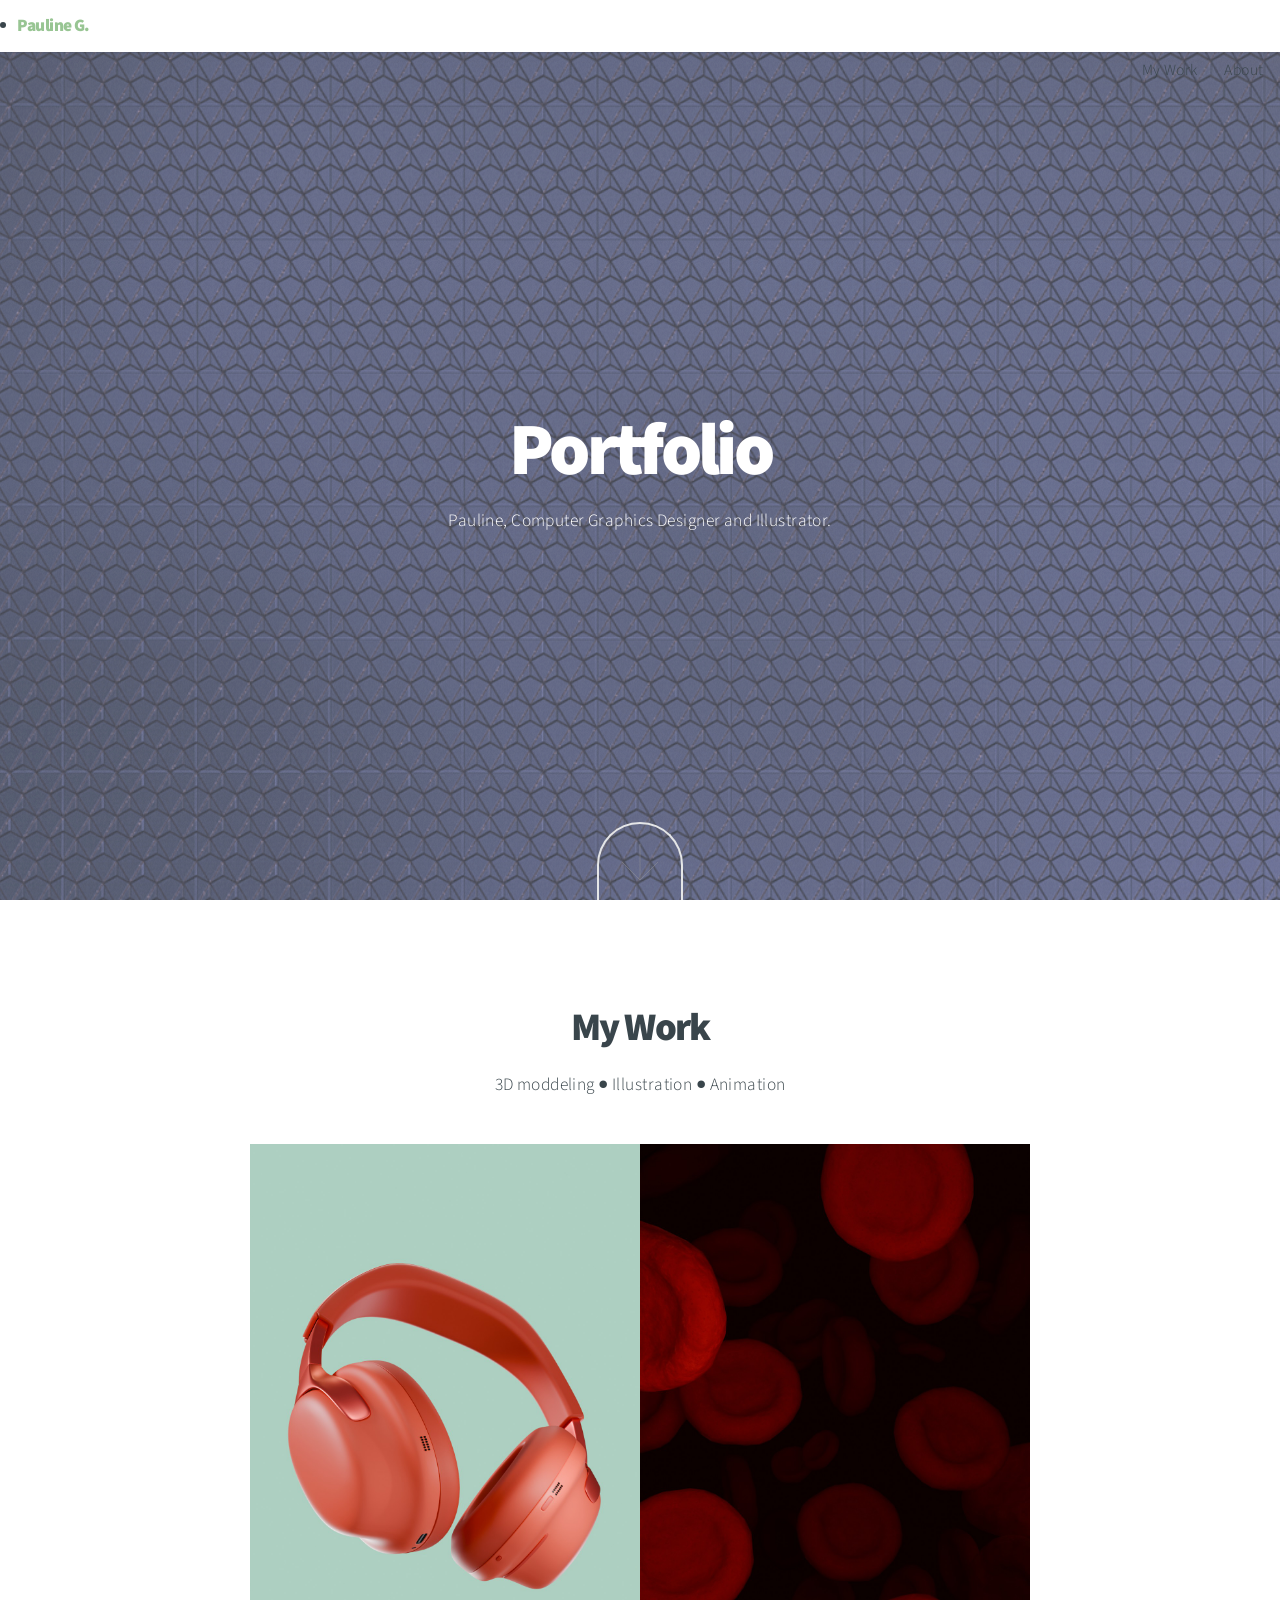
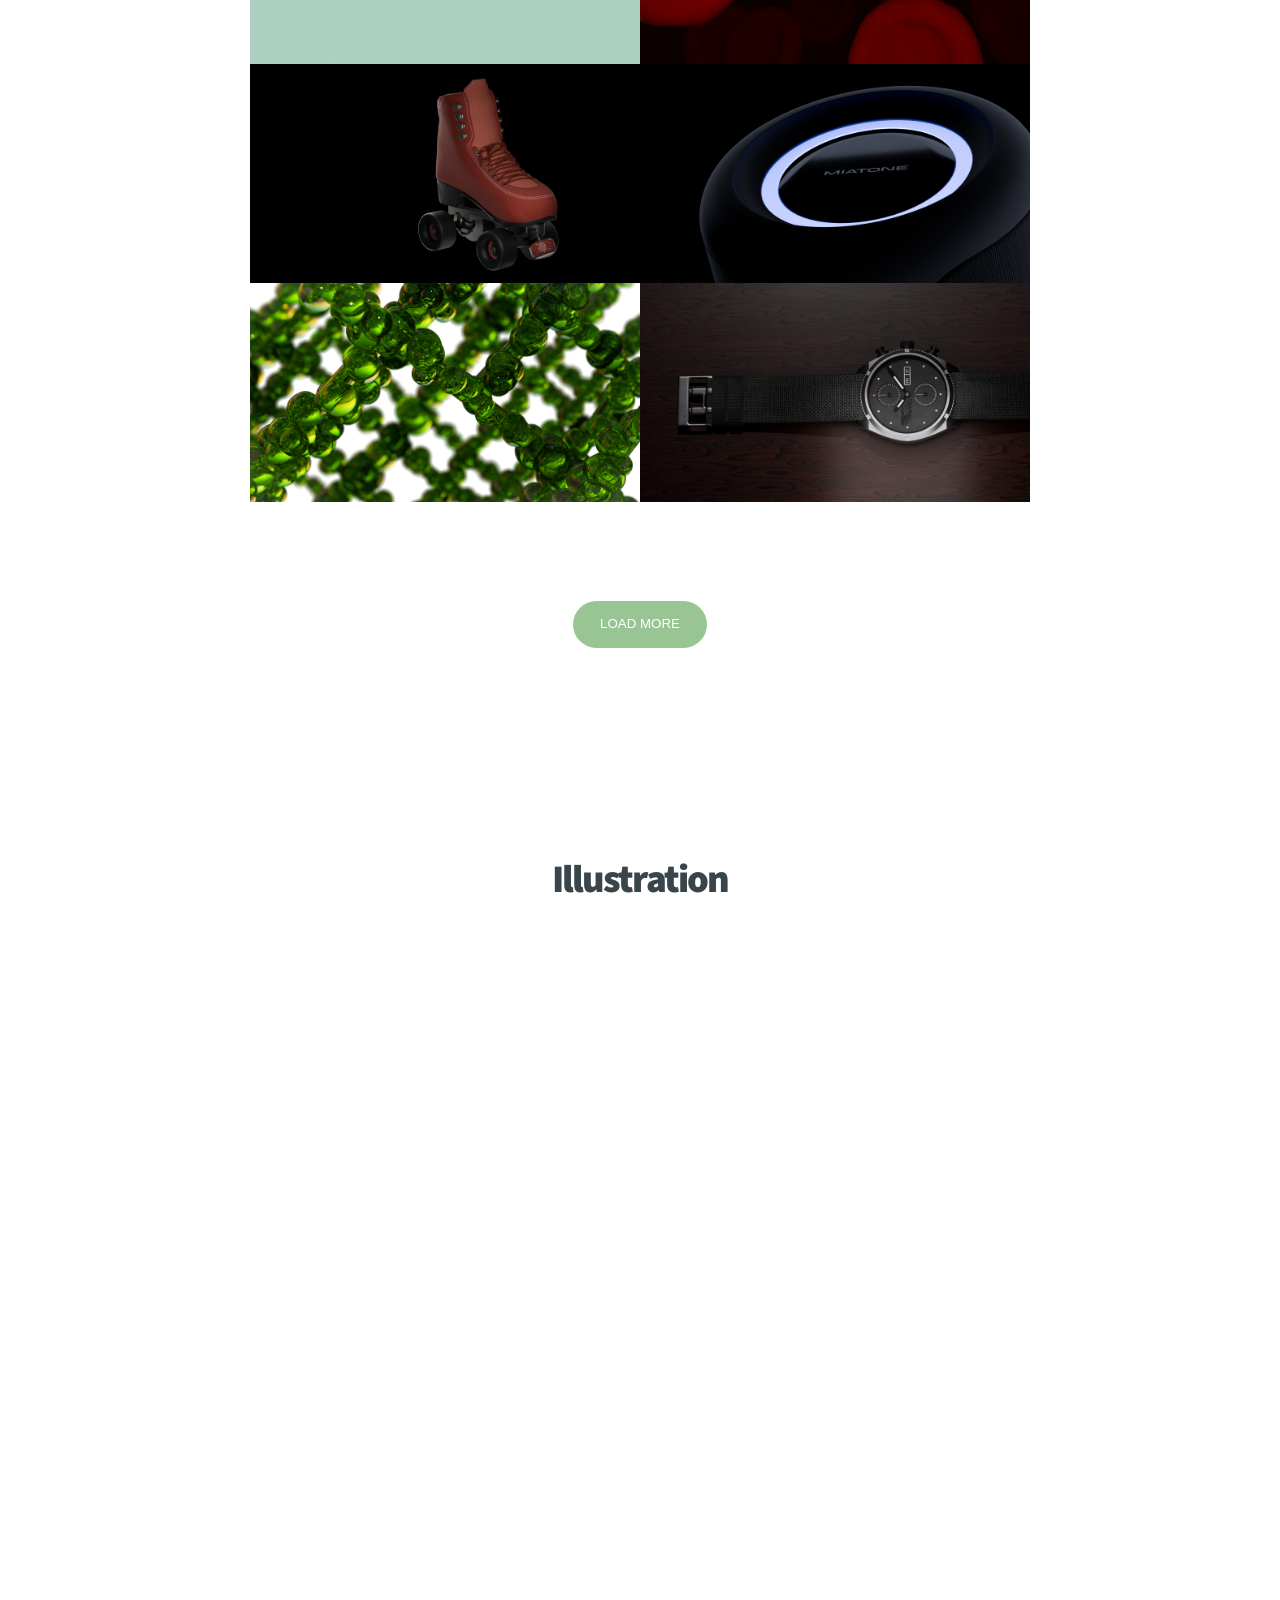
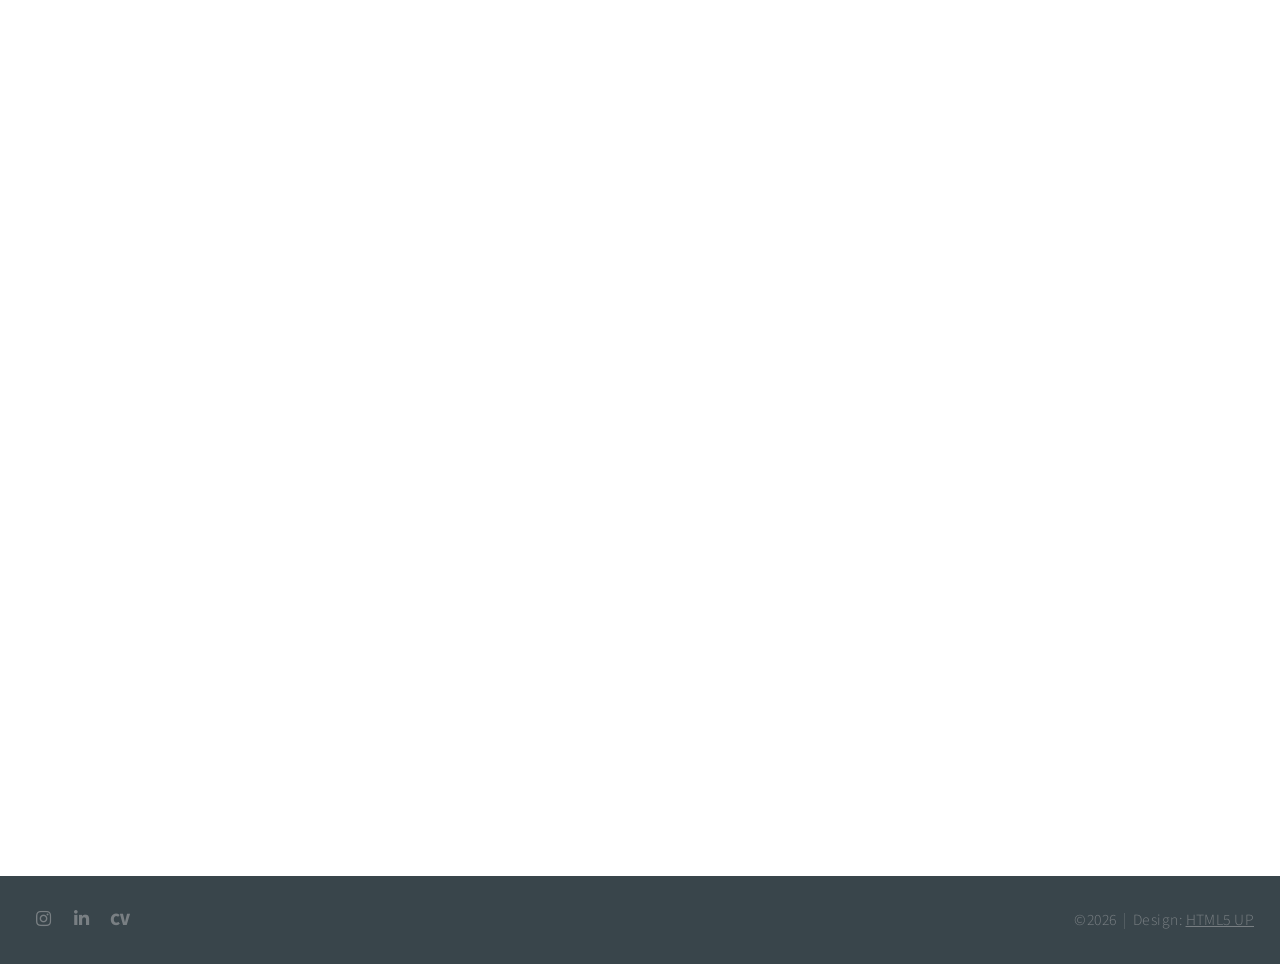
==== index.html @ 9f4ff4e5 "Update index.html" ====
<!DOCTYPE HTML>
<!--
	Big Picture by HTML5 UP
	html5up.net | @ajlkn
	Free for personal and commercial use under the CCA 3.0 license (html5up.net/license)
-->
<html>
	<head>
		<title>Portfolio</title>
		<meta charset="utf-8" />
		<meta name="viewport" content="width=device-width, initial-scale=1, user-scalable=no" />
		<link rel="stylesheet" href="assets/css/main.css" />
		<noscript><link rel="stylesheet" href="assets/css/noscript.css" /></noscript>
	</head>
	<body class="is-preload">

		<!-- Header -->
			<header id="header">
				<li><a href="https://paulinecgdesign.github.io/pgportfolio/"><h1>Pauline G.</h1></li>
				<nav>
					<ul>
							<!--<li><a href="#intro">Intro</a></li>
					<li><a href="#one">What I Do</a></li>-->
				
						<li><a href="#work">My Work</a></li>
						<li><a href="#two">About</a></li>
						<!--<li><a href="#contact">Contact</a></li>-->
					</ul>
				</nav>
			</header>

		<!-- Intro -->
			<section id="intro" class="main style1 dark fullscreen">
				<div class="content">
					<header>
						<h2>Portfolio</h2>
					</header>
					<p> Pauline, Computer Graphics Designer and Illustrator. </p>
					<!--<footer>
						<a href="#My Work" class="button style2 down">More</a>
					</footer>-->
				</div>
			</section>
		<!-- The video -->
<video autoplay muted loop id="myVideo">
  <source src="thumbnails/Showreel_PaulineG.mp4" type="video/mp4">
</video>

			<!-- Work -->
			<section id="work" class="main style3 primary">
				<div class="content">
					<header>
						<h2>My Work</h2>
						<p>3D moddeling ● Illustration ● Animation</p>
					</header>
					
				<!-- Gallery  -->
						<div class="gallery">
							<article class="from-left">
								<a href="thumbnails/3D_thumbnails/HEADPHONES2_PG.jpg" class="image fit"><img src="thumbnails/3D_thumbnails/HEADPHONES2_PG.jpg" title="Rollerskates" alt="" /></a>
							</article>
							<article class="from-right">
								<a href="thumbnails/3D_thumbnails/blood.jpg" class="image fit"><img src="thumbnails/3D_thumbnails/blood.jpg" title="Cool_Rollerskates.png" alt="" /></a>
							</article>
							<article class="from-left">
								<a href="thumbnails/3D_thumbnails/rollerskates_mov_2.png" class="image fit"><img src="thumbnails/3D_thumbnails/rollerskates_mov_2.png" title="Totebag" alt="" /></a>
							</article>
							<article class="from-right">
								<a href="thumbnails/3D_thumbnails/speaker_preview.png" class="image fit"><img src="thumbnails/3D_thumbnails/speaker_preview.png" title="Speaker" alt="" /></a>
							</article>
							<article class="from-left">
								<a href="images/Teknisk_Avancerad_Transparent.png" class="image fit"><img src="images/Teknisk_Avancerad_Transparent.png" title="Technically advanced" alt="" /></a>
							</article>
							<article class="from-right">
								<a href="images/imgA1.png" class="image fit" target="_blank"><img src="images/imgA1.png" title="Auto Chrono" alt="Auto Chrono"></a>
					
							</article>
						</div>
			<a href="cg.html">
    <button class="w3-button w3-padding-large w3-light-grey" style="margin-top:64px">LOAD MORE</button>
    </a>

				</div>
			</section>

	<!-- Work -->
			<section id="illustration" class="main style3 primary">
				<div class="content">
					<header>
						<h2>Illustration</h2>
						
					</header>
					
				<!-- Illustration  -->
						<div class="gallery">
							<article class="from-left">
								<a href="thumbnails/2D folders/nope_screenshot_redraw.png" class="image fit"><img src="thumbnails/2D folders/nope_screenshot_redraw.png" title="Nope 2022 color study" alt="A screenshot study of nNope 2022" /></a>
							</article>
							<article class="from-right">
								<a href="thumbnails/2D folders/parafras_pg.png" class="image fit"><img src="thumbnails/2D folders/parafras_pg.png" title="Parafras of Paul Cezannes Fruit 1880" alt="" /></a>
							</article>
							<article class="from-left">
								<a href="thumbnails/2D folders/dreamescapes_pg.png" class="image fit"><img src="thumbnails/2D folders/dreamescapes_pg.png" title="Video game concept" alt="" /></a>
							</article>
							<article class="from-right">
								<a href="thumbnails/2D folders/grav 4.png" class="image fit"><img src="thumbnails/2D folders/grav 4.png" title="Badger" alt="" /></a>
							</article>
							<!--<article class="from-left">
								<a href="thumbnails/2D folders/pg_14 (1).png" class="image fit"><img src="thumbnails/2D folders/pg_14 (1).png" title="Childrens book" alt="" /></a>
							</article>
							<article class="from-right">
								<a href="thumbnails/2D folders/Bayb_chair_pg.png" class="image fit" target="_blank"><img src="thumbnails/2D folders/Bayb_chair_pg.png" title="Baby Chair" alt="Baby CHair"></a>
					
							</article>--->
						</div>
			

				</div>
			</section>
			<a href="#work" class="button style2 down anchored">Next</a>
		<!-- One
			<section id="one" class="main style2 right dark fullscreen">
				<div class="content box style2">
					<header>
						<h2>What I Do</h2>
					</header>
					<p> 3D modeling, illustration, graphic design.</p>
				</div>
				<a href="#two" class="button style2 down anchored">Next</a>
			</section> -->

		<!-- Two  -->
			<section id="two" class="main style2 left dark fullscreen">
				<div class="content box style2">
					<header>
						<h2>About</h2>
					</header>
					<p>I am a 3D modeler and artist who dabbles in programming. I like to try various mediums and experiment with different programs. I'm most experienced with Blender and Procreate. </p>
				</div>
			</section>

		
		<!-- Contact 
			<section id="contact" class="main style3 secondary">
				<div class="content">
					<header>
						<h2>Get in touch</h2>
						<p> send me a message </p>
						
					</header>
					<div class="box">
						<form method="post" action="#">
							<div class="fields">
								<div class="field half"><input type="text" name="name" placeholder="Name" /></div>
								<div class="field half"><input type="email" name="email" placeholder="Email" /></div>
								<div class="field"><textarea name="message" placeholder="Message" rows="6"></textarea></div>
							</div>
							<ul class="actions special">
								<li><input type="submit" value="Send Message" /></li>
							</ul>
						</form>
					</div>
				</div>
			</section> -->

		<!-- Footer -->
			<footer id="footer">

				<!-- Icons -->
					<ul class="icons">
						<!--<li><a href="#" class="icon brands fa-twitter"><span class="label">Twitter</span></a></li>
						<li><a href="#" class="icon brands fa-facebook-f"><span class="label">Facebook</span></a></li>-->
						<li><a href="https://www.instagram.com/paulinecgdesign/" class="icon brands fa-instagram"><span class="label">Instagram</span></a></li>
						<li><a href="https://www.linkedin.com/in/pauline-g-77aa9639a/" class="icon brands fa-linkedin-in"><span class="label">LinkedIn</span></a></li>
						<!--<li><a href="#" class="icon brands fa-dribbble"><span class="label">Dribbble</span></a></li>
						<li><a href="#" class="icon brands fa-pinterest"><span class="label">Pinterest</span></a></li>-->
						<li><h1> <a href="CV_PG.pdf">CV</a></h1></li>
					</ul>

				<!-- Menu -->
					<ul class="menu">
						<li>&copy;2026</li><li>Design: <a href="https://html5up.net">HTML5 UP</a></li>
					</ul>

			</footer>

		<!-- Scripts -->
			<script src="assets/js/jquery.min.js"></script>
			<script src="assets/js/jquery.poptrox.min.js"></script>
			<script src="assets/js/jquery.scrolly.min.js"></script>
			<script src="assets/js/jquery.scrollex.min.js"></script>
			<script src="assets/js/browser.min.js"></script>
			<script src="assets/js/breakpoints.min.js"></script>
			<script src="assets/js/util.js"></script>
			<script src="assets/js/main.js"></script>

	</body>

</html>
---- assets/css/main.css ----
@import url("https://fonts.googleapis.com/css?family=Source+Sans+Pro:300,900");
@import url("fontawesome-all.min.css");

/*
	Big Picture by HTML5 UP
	html5up.net | @ajlkn
	Free for personal and commercial use under the CCA 3.0 license (html5up.net/license)
*/

html, body, div, span, applet, object,
iframe, h1, h2, h3, h4, h5, h6, p, blockquote,
pre, a, abbr, acronym, address, big, cite,
code, del, dfn, em, img, ins, kbd, q, s, samp,
small, strike, strong, sub, sup, tt, var, b,
u, i, center, dl, dt, dd, ol, ul, li, fieldset,
form, label, legend, table, caption, tbody,
tfoot, thead, tr, th, td, article, aside,
canvas, details, embed, figure, figcaption,
footer, header, hgroup, menu, nav, output, ruby,
section, summary, time, mark, audio, video {
	margin: 0;
	padding: 0;
	border: 0;
	font-size: 100%;
	font: inherit;
	vertical-align: baseline;}

article, aside, details, figcaption, figure,
footer, header, hgroup, menu, nav, section {
	display: block;}

body {
	line-height: 1;
}

ol, ul {
	list-style: none;
}

blockquote, q {
	quotes: none;
}

	blockquote:before, blockquote:after, q:before, q:after {
		content: '';
		content: none;
	}

table {
	border-collapse: collapse;
	border-spacing: 0;
}

body {
	-webkit-text-size-adjust: none;
}

mark {
	background-color: transparent;
	color: inherit;
}

input::-moz-focus-inner {
	border: 0;
	padding: 0;
}

input, select, textarea {
	-moz-appearance: none;
	-webkit-appearance: none;
	-ms-appearance: none;
	appearance: none;
}

/* Basic */

	@-ms-viewport {
		width: device-width;
	}

	html {
		height: 100%;
	}

	html {
		box-sizing: border-box;
	}

	*, *:before, *:after {
		box-sizing: inherit;
	}

	body {
		background: #ffffff;
		height: 100%;
		min-width: 320px;
	}

		body.is-preload *, body.is-preload *:before, body.is-preload *:after {
			-moz-animation: none !important;
			-webkit-animation: none !important;
			-ms-animation: none !important;
			animation: none !important;
			-moz-transition: none !important;
			-webkit-transition: none !important;
			-ms-transition: none !important;
			transition: none !important;
		}

/* Spinner */

	@-moz-keyframes spinner-rotate {
		0% {
			-moz-transform: scale(1) rotate(0deg);
			-webkit-transform: scale(1) rotate(0deg);
			-ms-transform: scale(1) rotate(0deg);
			transform: scale(1) rotate(0deg);
		}

		100% {
			-moz-transform: scale(1) rotate(360deg);
			-webkit-transform: scale(1) rotate(360deg);
			-ms-transform: scale(1) rotate(360deg);
			transform: scale(1) rotate(360deg);
		}
	}

	@-webkit-keyframes spinner-rotate {
		0% {
			-moz-transform: scale(1) rotate(0deg);
			-webkit-transform: scale(1) rotate(0deg);
			-ms-transform: scale(1) rotate(0deg);
			transform: scale(1) rotate(0deg);
		}

		100% {
			-moz-transform: scale(1) rotate(360deg);
			-webkit-transform: scale(1) rotate(360deg);
			-ms-transform: scale(1) rotate(360deg);
			transform: scale(1) rotate(360deg);
		}
	}

	@-ms-keyframes spinner-rotate {
		0% {
			-moz-transform: scale(1) rotate(0deg);
			-webkit-transform: scale(1) rotate(0deg);
			-ms-transform: scale(1) rotate(0deg);
			transform: scale(1) rotate(0deg);
		}

		100% {
			-moz-transform: scale(1) rotate(360deg);
			-webkit-transform: scale(1) rotate(360deg);
			-ms-transform: scale(1) rotate(360deg);
			transform: scale(1) rotate(360deg);
		}
	}

	@keyframes spinner-rotate {
		0% {
			-moz-transform: scale(1) rotate(0deg);
			-webkit-transform: scale(1) rotate(0deg);
			-ms-transform: scale(1) rotate(0deg);
			transform: scale(1) rotate(0deg);
		}

		100% {
			-moz-transform: scale(1) rotate(360deg);
			-webkit-transform: scale(1) rotate(360deg);
			-ms-transform: scale(1) rotate(360deg);
			transform: scale(1) rotate(360deg);
		}
	}

/* Loader */

	@-moz-keyframes spinner-show {
		0% {
			opacity: 0;
		}

		100% {
			opacity: 1;
		}
	}

	@-webkit-keyframes spinner-show {
		0% {
			opacity: 0;
		}

		100% {
			opacity: 1;
		}
	}

	@-ms-keyframes spinner-show {
		0% {
			opacity: 0;
		}

		100% {
			opacity: 1;
		}
	}

	@keyframes spinner-show {
		0% {
			opacity: 0;
		}

		100% {
			opacity: 1;
		}
	}

	@-moz-keyframes spinner-hide {
		0% {
			-moz-transform: scale(1) rotate(0deg);
			-webkit-transform: scale(1) rotate(0deg);
			-ms-transform: scale(1) rotate(0deg);
			transform: scale(1) rotate(0deg);
			color: #e5e6e7;
			z-index: 100001;
		}

		99% {
			-moz-transform: scale(0.5) rotate(360deg);
			-webkit-transform: scale(0.5) rotate(360deg);
			-ms-transform: scale(0.5) rotate(360deg);
			transform: scale(0.5) rotate(360deg);
			color: #e5e6e7;
			z-index: 100001;
		}

		100% {
			-moz-transform: scale(0.5) rotate(360deg);
			-webkit-transform: scale(0.5) rotate(360deg);
			-ms-transform: scale(0.5) rotate(360deg);
			transform: scale(0.5) rotate(360deg);
			color: #e5e6e7;
			z-index: -1;
		}
	}

	@-webkit-keyframes spinner-hide {
		0% {
			-moz-transform: scale(1) rotate(0deg);
			-webkit-transform: scale(1) rotate(0deg);
			-ms-transform: scale(1) rotate(0deg);
			transform: scale(1) rotate(0deg);
			color: #e5e6e7;
			z-index: 100001;
		}

		99% {
			-moz-transform: scale(0.5) rotate(360deg);
			-webkit-transform: scale(0.5) rotate(360deg);
			-ms-transform: scale(0.5) rotate(360deg);
			transform: scale(0.5) rotate(360deg);
			color: #e5e6e7;
			z-index: 100001;
		}

		100% {
			-moz-transform: scale(0.5) rotate(360deg);
			-webkit-transform: scale(0.5) rotate(360deg);
			-ms-transform: scale(0.5) rotate(360deg);
			transform: scale(0.5) rotate(360deg);
			color: #e5e6e7;
			z-index: -1;
		}
	}

	@-ms-keyframes spinner-hide {
		0% {
			-moz-transform: scale(1) rotate(0deg);
			-webkit-transform: scale(1) rotate(0deg);
			-ms-transform: scale(1) rotate(0deg);
			transform: scale(1) rotate(0deg);
			color: #e5e6e7;
			z-index: 100001;
		}

		99% {
			-moz-transform: scale(0.5) rotate(360deg);
			-webkit-transform: scale(0.5) rotate(360deg);
			-ms-transform: scale(0.5) rotate(360deg);
			transform: scale(0.5) rotate(360deg);
			color: #e5e6e7;
			z-index: 100001;
		}

		100% {
			-moz-transform: scale(0.5) rotate(360deg);
			-webkit-transform: scale(0.5) rotate(360deg);
			-ms-transform: scale(0.5) rotate(360deg);
			transform: scale(0.5) rotate(360deg);
			color: #e5e6e7;
			z-index: -1;
		}
	}

	@keyframes spinner-hide {
		0% {
			-moz-transform: scale(1) rotate(0deg);
			-webkit-transform: scale(1) rotate(0deg);
			-ms-transform: scale(1) rotate(0deg);
			transform: scale(1) rotate(0deg);
			color: #e5e6e7;
			z-index: 100001;
		}

		99% {
			-moz-transform: scale(0.5) rotate(360deg);
			-webkit-transform: scale(0.5) rotate(360deg);
			-ms-transform: scale(0.5) rotate(360deg);
			transform: scale(0.5) rotate(360deg);
			color: #e5e6e7;
			z-index: 100001;
		}

		100% {
			-moz-transform: scale(0.5) rotate(360deg);
			-webkit-transform: scale(0.5) rotate(360deg);
			-ms-transform: scale(0.5) rotate(360deg);
			transform: scale(0.5) rotate(360deg);
			color: #e5e6e7;
			z-index: -1;
		}
	}

	@-moz-keyframes overlay-hide {
		0% {
			opacity: 1;
			z-index: 100000;
		}

		15% {
			opacity: 1;
			z-index: 100000;
		}

		99% {
			opacity: 0;
			z-index: 100000;
		}

		100% {
			opacity: 0;
			z-index: -1;
		}
	}

	@-webkit-keyframes overlay-hide {
		0% {
			opacity: 1;
			z-index: 100000;
		}

		15% {
			opacity: 1;
			z-index: 100000;
		}

		99% {
			opacity: 0;
			z-index: 100000;
		}

		100% {
			opacity: 0;
			z-index: -1;
		}
	}

	@-ms-keyframes overlay-hide {
		0% {
			opacity: 1;
			z-index: 100000;
		}

		15% {
			opacity: 1;
			z-index: 100000;
		}

		99% {
			opacity: 0;
			z-index: 100000;
		}

		100% {
			opacity: 0;
			z-index: -1;
		}
	}

	@keyframes overlay-hide {
		0% {
			opacity: 1;
			z-index: 100000;
		}

		15% {
			opacity: 1;
			z-index: 100000;
		}

		99% {
			opacity: 0;
			z-index: 100000;
		}

		100% {
			opacity: 0;
			z-index: -1;
		}
	}

	body {
		text-decoration: none;
	}

		body:before {
			-moz-animation: spinner-show 1.5s 1 0.25s ease forwards, spinner-hide 0.25s ease-in-out forwards !important;
			-webkit-animation: spinner-show 1.5s 1 0.25s ease forwards, spinner-hide 0.25s ease-in-out forwards !important;
			-ms-animation: spinner-show 1.5s 1 0.25s ease forwards, spinner-hide 0.25s ease-in-out forwards !important;
			animation: spinner-show 1.5s 1 0.25s ease forwards, spinner-hide 0.25s ease-in-out forwards !important;
			-moz-transform-origin: 50% 50%;
			-webkit-transform-origin: 50% 50%;
			-ms-transform-origin: 50% 50%;
			transform-origin: 50% 50%;
			-moz-osx-font-smoothing: grayscale;
			-webkit-font-smoothing: antialiased;
			font-family: FontAwesome;
			font-style: normal;
			font-weight: normal;
			text-transform: none !important;
			color: #e5e6e7;
			content: '\f1ce';
			cursor: default;
			display: block;
			font-size: 2em;
			height: 2em;
			left: 50%;
			line-height: 2em;
			margin: -1em 0 0 -1em;
			opacity: 0;
			position: fixed;
			text-align: center;
			top: 50%;
			width: 2em;
			z-index: -1;
		}

		body:after {
			-moz-animation: overlay-hide 1.5s ease-in forwards !important;
			-webkit-animation: overlay-hide 1.5s ease-in forwards !important;
			-ms-animation: overlay-hide 1.5s ease-in forwards !important;
			animation: overlay-hide 1.5s ease-in forwards !important;
			background: #ffffff;
			content: '';
			display: block;
			height: 100%;
			left: 0;
			opacity: 0;
			position: fixed;
			top: 0;
			width: 100%;
			z-index: -1;
		}

		body.is-preload:before {
			-moz-animation: spinner-show 1.5s 1 0.25s ease forwards, spinner-rotate 0.75s infinite linear !important;
			-webkit-animation: spinner-show 1.5s 1 0.25s ease forwards, spinner-rotate 0.75s infinite linear !important;
			-ms-animation: spinner-show 1.5s 1 0.25s ease forwards, spinner-rotate 0.75s infinite linear !important;
			animation: spinner-show 1.5s 1 0.25s ease forwards, spinner-rotate 0.75s infinite linear !important;
			z-index: 100001;
		}

		body.is-preload:after {
			-moz-animation: none !important;
			-webkit-animation: none !important;
			-ms-animation: none !important;
			animation: none !important;
			opacity: 1;
			z-index: 100000;
		}

	@media (-webkit-min-device-pixel-ratio: 2) {

		body:before {
			line-height: 2.025em;
		}

	}

/* Type */

	body, input, textarea, select {
		font-family: "Source Sans Pro", "sans-serif";
		font-weight: 300;
		font-size: 18pt;
		line-height: 1.75em;
		color: #39454b;
		letter-spacing: 0.025em;
	}

		@media screen and (max-width: 1920px) {

			body, input, textarea, select {
				font-size: 17pt;
			}

		}

		@media screen and (max-width: 1680px) {

			body, input, textarea, select {
				font-size: 15pt;
			}

		}

		@media screen and (max-width: 1280px) {

			body, input, textarea, select {
				font-size: 13pt;
			}

		}

		@media screen and (max-width: 1000px) {

			body, input, textarea, select {
				font-size: 13pt;
			}

		}

		@media screen and (max-width: 736px) {

			body, input, textarea, select {
				font-size: 12pt;
				line-height: 1.5em;
			}

		}

	h1, h2, h3, h4, h5, h6 {
		font-weight: 900;
		color: inherit;
		letter-spacing: -0.0325em;
	}

		h1 a, h2 a, h3 a, h4 a, h5 a, h6 a {
			color: inherit;
			text-decoration: none;
		}

	h2 {
		font-size: 2.25em;
		line-height: 1.25em;
		letter-spacing: -0.05em;
	}

	@media screen and (max-width: 736px) {

		h2 {
			font-size: 1.5em;
		}

	}

	strong, b {
		font-weight: 900;
		color: inherit;
	}

	em, i {
		font-style: italic;
	}

	a {
		-moz-transition: color 0.2s ease-in-out;
		-webkit-transition: color 0.2s ease-in-out;
		-ms-transition: color 0.2s ease-in-out;
		transition: color 0.2s ease-in-out;
		color: #98c593;
	}

	sub {
		position: relative;
		top: 0.5em;
		font-size: 0.8em;
	}

	sup {
		position: relative;
		top: -0.5em;
		font-size: 0.8em;
	}

	hr {
		border: 0;
		border-top: solid 1px #e5e6e7;
	}

	blockquote {
		border-left: solid 0.5em #e5e6e7;
		padding: 1em 0 1em 2em;
		font-style: italic;
	}

	p, ul, ol, dl, table {
		margin-bottom: 1em;
	}

/* Box */

	.box {
		background: #ffffff;
		color: #39454b;
		padding: 2em;
	}

		.box > :last-child {
			margin-bottom: 0;
		}

		.box.style2 {
			padding: 3.5em 2.5em 3.5em 2.5em;
		}

		@media screen and (max-width: 736px) {

			.box {
				padding: 1em;
			}

				.box.style2 {
					padding: 1.5em 1.25em 1.5em 1.25em;
					background-color: rgba(255, 255, 255, 0.9);
				}

		}

/* Button */

	input[type="button"],
	input[type="submit"],
	input[type="reset"],
	.button,
	button {
		-moz-appearance: none;
		-webkit-appearance: none;
		-ms-appearance: none;
		appearance: none;
		-moz-transition: background-color 0.2s ease-in-out;
		-webkit-transition: background-color 0.2s ease-in-out;
		-ms-transition: background-color 0.2s ease-in-out;
		transition: background-color 0.2s ease-in-out;
		background-color: #98c593;
		border: 0;
		border-radius: 3.5em;
		color: #ffffff;
		cursor: pointer;
		display: inline-block;
		height: 3.5em;
		line-height: 3.5em;
		outline: 0;
		padding: 0 2em 0 2em;
		position: relative;
		text-align: center;
		text-decoration: none;
	}

		input[type="button"].down,
		input[type="submit"].down,
		input[type="reset"].down,
		.button.down,
		button.down {
			width: 5em;
			height: 5em;
			line-height: 4.5em;
			padding: 0;
			background-image: url("images/dark-arrow.svg");
			background-position: center center;
			background-repeat: no-repeat;
			text-indent: -10em;
			overflow: hidden;
		}

			input[type="button"].down.anchored,
			input[type="submit"].down.anchored,
			input[type="reset"].down.anchored,
			.button.down.anchored,
			button.down.anchored {
				bottom: 0;
				border-bottom: 0;
				border-radius: 3em 3em 0 0;
				height: 4.5em;
				margin-left: -2.5em;
			}

		input[type="button"].anchored,
		input[type="submit"].anchored,
		input[type="reset"].anchored,
		.button.anchored,
		button.anchored {
			position: absolute;
			left: 50%;
		}

		input[type="button"]:hover,
		input[type="submit"]:hover,
		input[type="reset"]:hover,
		.button:hover,
		button:hover {
			background-color: #a8cea4;
		}

		input[type="button"]:active,
		input[type="submit"]:active,
		input[type="reset"]:active,
		.button:active,
		button:active {
			background-color: #88bc82;
		}

		input[type="button"].style2,
		input[type="submit"].style2,
		input[type="reset"].style2,
		.button.style2,
		button.style2 {
			background-color: transparent;
			border: solid 2px #e5e6e7;
			color: inherit;
		}

			input[type="button"].style2:hover,
			input[type="submit"].style2:hover,
			input[type="reset"].style2:hover,
			.button.style2:hover,
			button.style2:hover {
				background-color: rgba(229, 230, 231, 0.25);
			}

			input[type="button"].style2:active,
			input[type="submit"].style2:active,
			input[type="reset"].style2:active,
			.button.style2:active,
			button.style2:active {
				background-color: rgba(229, 230, 231, 0.375);
			}

			input[type="button"].style2.down,
			input[type="submit"].style2.down,
			input[type="reset"].style2.down,
			.button.style2.down,
			button.style2.down {
				background-image: url("images/arrow.svg");
			}

/* Form */

	form {
		margin: 0 0 2em 0;
	}

		form > :last-child {
			margin-bottom: 0;
		}

		form > .fields {
			display: -moz-flex;
			display: -webkit-flex;
			display: -ms-flex;
			display: flex;
			-moz-flex-wrap: wrap;
			-webkit-flex-wrap: wrap;
			-ms-flex-wrap: wrap;
			flex-wrap: wrap;
			width: calc(100% + 3em);
			margin: -1.5em 0 2em -1.5em;
		}

			form > .fields > .field {
				-moz-flex-grow: 0;
				-webkit-flex-grow: 0;
				-ms-flex-grow: 0;
				flex-grow: 0;
				-moz-flex-shrink: 0;
				-webkit-flex-shrink: 0;
				-ms-flex-shrink: 0;
				flex-shrink: 0;
				padding: 1.5em 0 0 1.5em;
				width: calc(100% - 1.5em);
			}

				form > .fields > .field.half {
					width: calc(50% - 0.75em);
				}

				form > .fields > .field.third {
					width: calc(100%/3 - 0.5em);
				}

				form > .fields > .field.quarter {
					width: calc(25% - 0.375em);
				}

		@media screen and (max-width: 480px) {

			form > .fields {
				width: calc(100% + 2em);
				margin: -1em 0 2em -1em;
			}

				form > .fields > .field {
					padding: 1em 0 0 1em;
					width: calc(100% - 1em);
				}

					form > .fields > .field.half {
						width: calc(100% - 1em);
					}

					form > .fields > .field.third {
						width: calc(100% - 1em);
					}

					form > .fields > .field.quarter {
						width: calc(100% - 1em);
					}

		}

	label {
		display: block;
	}

	input[type="text"],
	input[type="password"],
	input[type="email"],
	input[type="tel"],
	input[type="search"],
	input[type="url"],
	select,
	textarea {
		-moz-appearance: none;
		-webkit-appearance: none;
		-ms-appearance: none;
		appearance: none;
		-moz-transition: border-color 0.2s ease-in-out, color 0.2s ease-in-out;
		-webkit-transition: border-color 0.2s ease-in-out, color 0.2s ease-in-out;
		-ms-transition: border-color 0.2s ease-in-out, color 0.2s ease-in-out;
		transition: border-color 0.2s ease-in-out, color 0.2s ease-in-out;
		color: #39454b;
		display: block;
		width: 100%;
		padding: 0.65em 0.75em;
		background: none;
		border: solid 2px #e5e6e7;
		color: inherit;
		border-radius: 0.5em;
		outline: none;
	}

		input[type="text"]:focus,
		input[type="password"]:focus,
		input[type="email"]:focus,
		input[type="tel"]:focus,
		input[type="search"]:focus,
		input[type="url"]:focus,
		select:focus,
		textarea:focus {
			border-color: #9ac8e9;
		}

	input[type="text"],
	input[type="password"],
	input[type="email"],
	input[type="tel"],
	input[type="search"],
	input[type="url"],
	select {
		line-height: 1.35em;
	}

	textarea {
		min-height: 8em;
	}

	::-moz-focus-inner {
		border: 0;
	}

	::-webkit-input-placeholder {
		opacity: 0.375;
	}

	:-moz-placeholder {
		opacity: 0.375;
	}

	::-moz-placeholder {
		opacity: 0.375;
	}

	:-ms-input-placeholder {
		opacity: 0.375;
	}

/* Icon */

	.icon {
		text-decoration: none;
		position: relative;
		text-decoration: none;
	}

		.icon:before {
			-moz-osx-font-smoothing: grayscale;
			-webkit-font-smoothing: antialiased;
			display: inline-block;
			font-style: normal;
			font-variant: normal;
			text-rendering: auto;
			line-height: 1;
			text-transform: none !important;
			font-family: 'Font Awesome 5 Free';
			font-weight: 400;
		}

		.icon:before {
			line-height: inherit;
		}

		.icon > .label {
			display: none;
		}

		.icon.solid:before {
			font-weight: 900;
		}

		.icon.brands:before {
			font-family: 'Font Awesome 5 Brands';
		}

/* Image */

	.image {
		position: relative;
		display: inline-block;
	}

		.image:before {
			content: '';
			position: absolute;
			left: 0;
			top: 0;
			width: 100%;
			height: 100%;
			
		}

		.image img {
			display: block;
			width: 100%;
		}

		.image.featured {
			display: block;
			width: 100%;
			margin: 0 0 2em 0;
		}

		.image.fit {
			display: block;
			width: 100%;
		}

		.image.left {
			float: left;
			margin: 0 2em 2em 0;
		}

		.image.centered {
			display: block;
			margin: 0 0 2em 0;
		}

			.image.centered img {
				margin: 0 auto;
				width: auto;
			}
/* Testing hover */
}

.middle {
  transition: .5s ease;
  opacity: 0;
  position: absolute;
  top: 50%;
  left: 50%;
  transform: translate(-50%, -50%);
  -ms-transform: translate(-50%, -50%);
  text-align: center;
}

.container:hover .image {
  opacity: 0.3;
}

.container:hover .middle {
  opacity: 1;
}

.text {
  background-color: white;
  color: black;
  font-size: 16px;
  padding: 16px 32px;
}

/* List */

	ul.default {
		list-style: disc;
		padding-left: 1em;
	}

		ul.default li {
			padding-left: 0.5em;
		}

	ul.menu {
		cursor: default;
	}

		ul.menu li {
			display: inline-block;
			line-height: 1em;
			border-left: solid 1px #e5e6e7;
			padding: 0 0 0 0.5em;
			margin: 0 0 0 0.5em;
		}

			ul.menu li:first-child {
				border-left: 0;
				padding-left: 0;
				margin-left: 0;
			}

	ol.default {
		list-style: decimal;
		padding-left: 1.25em;
	}

		ol.default li {
			padding-left: 0.25em;
		}

/* Actions */

	ul.actions {
		display: -moz-flex;
		display: -webkit-flex;
		display: -ms-flex;
		display: flex;
		cursor: default;
		list-style: none;
		margin-left: -1em;
		padding-left: 0;
	}

		ul.actions li {
			padding: 0 0 0 1em;
			vertical-align: middle;
		}

		ul.actions.special {
			-moz-justify-content: center;
			-webkit-justify-content: center;
			-ms-justify-content: center;
			justify-content: center;
			width: 100%;
			margin-left: 0;
		}

			ul.actions.special li:first-child {
				padding-left: 0;
			}

		ul.actions.stacked {
			-moz-flex-direction: column;
			-webkit-flex-direction: column;
			-ms-flex-direction: column;
			flex-direction: column;
			margin-left: 0;
		}

			ul.actions.stacked li {
				padding: 1.3em 0 0 0;
			}

				ul.actions.stacked li:first-child {
					padding-top: 0;
				}

		ul.actions.fit {
			width: calc(100% + 1em);
		}

			ul.actions.fit li {
				-moz-flex-grow: 1;
				-webkit-flex-grow: 1;
				-ms-flex-grow: 1;
				flex-grow: 1;
				-moz-flex-shrink: 1;
				-webkit-flex-shrink: 1;
				-ms-flex-shrink: 1;
				flex-shrink: 1;
				width: 100%;
			}

				ul.actions.fit li > * {
					width: 100%;
				}

			ul.actions.fit.stacked {
				width: 100%;
			}

		@media screen and (max-width: 480px) {

			ul.actions:not(.fixed) {
				-moz-flex-direction: column;
				-webkit-flex-direction: column;
				-ms-flex-direction: column;
				flex-direction: column;
				margin-left: 0;
				width: 100% !important;
			}

				ul.actions:not(.fixed) li {
					-moz-flex-grow: 1;
					-webkit-flex-grow: 1;
					-ms-flex-grow: 1;
					flex-grow: 1;
					-moz-flex-shrink: 1;
					-webkit-flex-shrink: 1;
					-ms-flex-shrink: 1;
					flex-shrink: 1;
					padding: 1em 0 0 0;
					text-align: center;
					width: 100%;
				}

					ul.actions:not(.fixed) li > * {
						width: 100%;
					}

					ul.actions:not(.fixed) li:first-child {
						padding-top: 0;
					}

					ul.actions:not(.fixed) li input[type="submit"],
					ul.actions:not(.fixed) li input[type="reset"],
					ul.actions:not(.fixed) li input[type="button"],
					ul.actions:not(.fixed) li button,
					ul.actions:not(.fixed) li .button {
						width: 100%;
					}

						ul.actions:not(.fixed) li input[type="submit"].icon:before,
						ul.actions:not(.fixed) li input[type="reset"].icon:before,
						ul.actions:not(.fixed) li input[type="button"].icon:before,
						ul.actions:not(.fixed) li button.icon:before,
						ul.actions:not(.fixed) li .button.icon:before {
							margin-left: -0.5rem;
						}

		}

/* Icons */

	ul.icons {
		cursor: default;
	}

		ul.icons li {
			display: inline-block;
		}

		ul.icons a {
			display: inline-block;
			width: 2em;
			height: 2em;
			line-height: 2em;
			text-align: center;
			border: 0;
		}

/* Sections/Article */

	header {
		margin-bottom: 1em;
	}

		header p {
			display: block;
			margin: 1em 0 0 0;
			padding: 0 0 0.5em 0;
		}

	footer {
		margin-top: 2em;
	}

/* Table */

	table {
		width: 100%;
	}

		table.default {
			width: 100%;
		}

			table.default tbody tr:nth-child(2n+2) {
				background: rgba(229, 230, 231, 0.5);
			}

			table.default td {
				padding: 0.5em 1em 0.5em 1em;
			}

			table.default th {
				text-align: left;
				font-weight: 900;
				padding: 0.5em 1em 0.5em 1em;
			}

			table.default thead {
				background: #39454b;
				color: #ffffff;
			}

			table.default tfoot {
				background: #e5e6e7;
			}

/* Poptrox */

	.poptrox-popup {
		-moz-box-sizing: content-box;
		-webkit-box-sizing: content-box;
		-ms-box-sizing: content-box;
		box-sizing: content-box;
		background: #fff;
		padding-bottom: 3em;
		box-shadow: 0 0.1em 0.15em 0 rgba(0, 0, 0, 0.15);
	}

		.poptrox-popup .loader {
			position: absolute;
			top: 50%;
			left: 50%;
			margin: -1em 0 0 -1em;
			width: 2em;
			height: 2em;
			display: block;
			font-size: 2em;
		}

			.poptrox-popup .loader:before {
				-moz-animation: spinner-rotate 0.75s infinite linear !important;
				-webkit-animation: spinner-rotate 0.75s infinite linear !important;
				-ms-animation: spinner-rotate 0.75s infinite linear !important;
				animation: spinner-rotate 0.75s infinite linear !important;
				-moz-osx-font-smoothing: grayscale;
				-webkit-font-smoothing: antialiased;
				font-family: FontAwesome;
				font-style: normal;
				font-weight: normal;
				text-transform: none !important;
				color: #e5e6e7;
				content: '\f1ce';
				cursor: default;
				display: block;
				height: 2em;
				left: 0;
				line-height: 2em;
				position: absolute;
				text-align: center;
				top: 0;
				width: 2em;
			}

		.poptrox-popup .caption {
			position: absolute;
			bottom: 0;
			left: 0;
			background: #ffffff;
			width: 100%;
			height: 3em;
			line-height: 2.8em;
			text-align: center;
			cursor: default;
			z-index: 1;
			font-size: 0.9em;
		}

		.poptrox-popup .nav-next,
		.poptrox-popup .nav-previous {
			-moz-transition: opacity 0.2s ease-in-out;
			-webkit-transition: opacity 0.2s ease-in-out;
			-ms-transition: opacity 0.2s ease-in-out;
			transition: opacity 0.2s ease-in-out;
			position: absolute;
			top: 0;
			width: 50%;
			height: 100%;
			opacity: 0;
			cursor: pointer;
			background: rgba(0, 0, 0, 0.01);
			-webkit-tap-highlight-color: rgba(255, 255, 255, 0);
		}

		.poptrox-popup .nav-next:before,
		.poptrox-popup .nav-previous:before {
			content: '';
			position: absolute;
			width: 96px;
			height: 64px;
			background: url("images/poptrox-nav.svg");
			top: calc(50% - 1.5em);
			margin: -32px 0 0 0;
		}

		.poptrox-popup:hover .nav-next,
		.poptrox-popup:hover .nav-previous {
			opacity: 0.5;
		}

		.poptrox-popup:hover .nav-next:hover,
		.poptrox-popup:hover .nav-previous:hover {
			opacity: 1.0;
		}

		.poptrox-popup .nav-previous:before {
			-moz-transform: scaleX(-1);
			-webkit-transform: scaleX(-1);
			-ms-transform: scaleX(-1);
			transform: scaleX(-1);
			-ms-filter: "FlipH";
			filter: FlipH;
		}

		.poptrox-popup .nav-next {
			right: 0;
		}

			.poptrox-popup .nav-next:before {
				right: 0;
			}

		.poptrox-popup .nav-previous {
			left: 0;
		}

			.poptrox-popup .nav-previous:before {
				left: 0;
			}

		.poptrox-popup .closer {
			-moz-transition: opacity 0.2s ease-in-out;
			-webkit-transition: opacity 0.2s ease-in-out;
			-ms-transition: opacity 0.2s ease-in-out;
			transition: opacity 0.2s ease-in-out;
			position: absolute;
			top: 0;
			right: 0;
			width: 64px;
			height: 64px;
			text-indent: -9999px;
			z-index: 2;
			opacity: 0;
			-webkit-tap-highlight-color: rgba(255, 255, 255, 0);
		}

			.poptrox-popup .closer:before {
				content: '';
				display: block;
				position: absolute;
				right: 16px;
				top: 16px;
				width: 40px;
				height: 40px;
				border-radius: 100%;
				box-shadow: inset 0 0 0 2px #fff;
				background: url("images/poptrox-closer.svg") center center;
				color: #ffffff !important;
			}

		.poptrox-popup:hover .closer {
			opacity: 0.5;
		}

			.poptrox-popup:hover .closer:hover {
				opacity: 1.0;
			}

		body.is-touch .poptrox-popup .nav-next,
		body.is-touch .poptrox-popup .nav-previous,
		body.is-touch .poptrox-popup .closer {
			opacity: 1.0 !important;
		}

		@media screen and (max-width: 736px) {

			.poptrox-popup .nav-next:before,
			.poptrox-popup .nav-previous:before {
				width: 48px;
				height: 32px;
				background-size: contain;
				margin: -16px 0 0 0;
			}

			.poptrox-popup .closer:before {
				right: 12px;
				top: 12px;
				width: 20px;
				height: 20px;
				box-shadow: inset 0 0 0 1px #fff;
				background-size: contain;
				opacity: 0.65;
			}

		}

/* Gallery */

	.gallery {
		display: -moz-flex;
		display: -webkit-flex;
		display: -ms-flex;
		display: flex;
		-moz-flex-wrap: wrap;
		-webkit-flex-wrap: wrap;
		-ms-flex-wrap: wrap;
		flex-wrap: wrap;
		width: 45em;
		max-width: 100%;
		margin: 0 auto 2em auto;
	}

		.gallery article {
			-moz-transition: -moz-transform 1s ease, opacity 1s ease;
			-webkit-transition: -webkit-transform 1s ease, opacity 1s ease;
			-ms-transition: -ms-transform 1s ease, opacity 1s ease;
			transition: transform 1s ease, opacity 1s ease;
			-moz-transform: translateX(0);
			-webkit-transform: translateX(0);
			-ms-transform: translateX(0);
			transform: translateX(0);
			width: 50%;
			position: relative;
			opacity: 1.0;
		}

			.gallery article .image {
				margin: 0;
				display: block;
			}

			.gallery article:nth-last-child(1n) {
				-moz-transition-delay: 0.05s;
				-webkit-transition-delay: 0.05s;
				-ms-transition-delay: 0.05s;
				transition-delay: 0.05s;
			}

			.gallery article:nth-last-child(2n) {
				-moz-transition-delay: 0.05s;
				-webkit-transition-delay: 0.05s;
				-ms-transition-delay: 0.05s;
				transition-delay: 0.05s;
			}

			.gallery article:nth-last-child(2n) {
				-moz-transition-delay: 0.1s;
				-webkit-transition-delay: 0.1s;
				-ms-transition-delay: 0.1s;
				transition-delay: 0.1s;
			}

			.gallery article:nth-last-child(3n) {
				-moz-transition-delay: 0.1s;
				-webkit-transition-delay: 0.1s;
				-ms-transition-delay: 0.1s;
				transition-delay: 0.1s;
			}

			.gallery article:nth-last-child(3n) {
				-moz-transition-delay: 0.15s;
				-webkit-transition-delay: 0.15s;
				-ms-transition-delay: 0.15s;
				transition-delay: 0.15s;
			}

			.gallery article:nth-last-child(4n) {
				-moz-transition-delay: 0.15s;
				-webkit-transition-delay: 0.15s;
				-ms-transition-delay: 0.15s;
				transition-delay: 0.15s;
			}

			.gallery article:nth-last-child(4n) {
				-moz-transition-delay: 0.2s;
				-webkit-transition-delay: 0.2s;
				-ms-transition-delay: 0.2s;
				transition-delay: 0.2s;
			}

			.gallery article:nth-last-child(5n) {
				-moz-transition-delay: 0.2s;
				-webkit-transition-delay: 0.2s;
				-ms-transition-delay: 0.2s;
				transition-delay: 0.2s;
			}

			.gallery article:nth-last-child(5n) {
				-moz-transition-delay: 0.25s;
				-webkit-transition-delay: 0.25s;
				-ms-transition-delay: 0.25s;
				transition-delay: 0.25s;
			}

			.gallery article:nth-last-child(6n) {
				-moz-transition-delay: 0.25s;
				-webkit-transition-delay: 0.25s;
				-ms-transition-delay: 0.25s;
				transition-delay: 0.25s;
			}

			.gallery article:nth-last-child(6n) {
				-moz-transition-delay: 0.3s;
				-webkit-transition-delay: 0.3s;
				-ms-transition-delay: 0.3s;
				transition-delay: 0.3s;
			}

			.gallery article:nth-last-child(7n) {
				-moz-transition-delay: 0.3s;
				-webkit-transition-delay: 0.3s;
				-ms-transition-delay: 0.3s;
				transition-delay: 0.3s;
			}

			.gallery article:nth-last-child(7n) {
				-moz-transition-delay: 0.35s;
				-webkit-transition-delay: 0.35s;
				-ms-transition-delay: 0.35s;
				transition-delay: 0.35s;
			}

			.gallery article:nth-last-child(8n) {
				-moz-transition-delay: 0.35s;
				-webkit-transition-delay: 0.35s;
				-ms-transition-delay: 0.35s;
				transition-delay: 0.35s;
			}

			.gallery article:nth-last-child(8n) {
				-moz-transition-delay: 0.4s;
				-webkit-transition-delay: 0.4s;
				-ms-transition-delay: 0.4s;
				transition-delay: 0.4s;
			}

			.gallery article:nth-last-child(9n) {
				-moz-transition-delay: 0.4s;
				-webkit-transition-delay: 0.4s;
				-ms-transition-delay: 0.4s;
				transition-delay: 0.4s;
			}

			.gallery article:nth-last-child(9n) {
				-moz-transition-delay: 0.45s;
				-webkit-transition-delay: 0.45s;
				-ms-transition-delay: 0.45s;
				transition-delay: 0.45s;
			}

			.gallery article:nth-last-child(10n) {
				-moz-transition-delay: 0.45s;
				-webkit-transition-delay: 0.45s;
				-ms-transition-delay: 0.45s;
				transition-delay: 0.45s;
			}

			.gallery article:nth-last-child(10n) {
				-moz-transition-delay: 0.5s;
				-webkit-transition-delay: 0.5s;
				-ms-transition-delay: 0.5s;
				transition-delay: 0.5s;
			}

			.gallery article:nth-last-child(11n) {
				-moz-transition-delay: 0.5s;
				-webkit-transition-delay: 0.5s;
				-ms-transition-delay: 0.5s;
				transition-delay: 0.5s;
			}

			.gallery article:nth-last-child(11n) {
				-moz-transition-delay: 0.55s;
				-webkit-transition-delay: 0.55s;
				-ms-transition-delay: 0.55s;
				transition-delay: 0.55s;
			}

			.gallery article:nth-last-child(12n) {
				-moz-transition-delay: 0.55s;
				-webkit-transition-delay: 0.55s;
				-ms-transition-delay: 0.55s;
				transition-delay: 0.55s;
			}

			.gallery article:nth-last-child(12n) {
				-moz-transition-delay: 0.6s;
				-webkit-transition-delay: 0.6s;
				-ms-transition-delay: 0.6s;
				transition-delay: 0.6s;
			}

			.gallery article:nth-last-child(13n) {
				-moz-transition-delay: 0.6s;
				-webkit-transition-delay: 0.6s;
				-ms-transition-delay: 0.6s;
				transition-delay: 0.6s;
			}

			.gallery article:nth-last-child(13n) {
				-moz-transition-delay: 0.65s;
				-webkit-transition-delay: 0.65s;
				-ms-transition-delay: 0.65s;
				transition-delay: 0.65s;
			}

			.gallery article:nth-last-child(14n) {
				-moz-transition-delay: 0.65s;
				-webkit-transition-delay: 0.65s;
				-ms-transition-delay: 0.65s;
				transition-delay: 0.65s;
			}

			.gallery article:nth-last-child(14n) {
				-moz-transition-delay: 0.7s;
				-webkit-transition-delay: 0.7s;
				-ms-transition-delay: 0.7s;
				transition-delay: 0.7s;
			}

			.gallery article:nth-last-child(15n) {
				-moz-transition-delay: 0.7s;
				-webkit-transition-delay: 0.7s;
				-ms-transition-delay: 0.7s;
				transition-delay: 0.7s;
			}

			.gallery article:nth-last-child(15n) {
				-moz-transition-delay: 0.75s;
				-webkit-transition-delay: 0.75s;
				-ms-transition-delay: 0.75s;
				transition-delay: 0.75s;
			}

			.gallery article:nth-last-child(16n) {
				-moz-transition-delay: 0.75s;
				-webkit-transition-delay: 0.75s;
				-ms-transition-delay: 0.75s;
				transition-delay: 0.75s;
			}

			.gallery article:nth-last-child(16n) {
				-moz-transition-delay: 0.8s;
				-webkit-transition-delay: 0.8s;
				-ms-transition-delay: 0.8s;
				transition-delay: 0.8s;
			}

			.gallery article:nth-last-child(17n) {
				-moz-transition-delay: 0.8s;
				-webkit-transition-delay: 0.8s;
				-ms-transition-delay: 0.8s;
				transition-delay: 0.8s;
			}

			.gallery article:nth-last-child(17n) {
				-moz-transition-delay: 0.85s;
				-webkit-transition-delay: 0.85s;
				-ms-transition-delay: 0.85s;
				transition-delay: 0.85s;
			}

			.gallery article:nth-last-child(18n) {
				-moz-transition-delay: 0.85s;
				-webkit-transition-delay: 0.85s;
				-ms-transition-delay: 0.85s;
				transition-delay: 0.85s;
			}

			.gallery article:nth-last-child(18n) {
				-moz-transition-delay: 0.9s;
				-webkit-transition-delay: 0.9s;
				-ms-transition-delay: 0.9s;
				transition-delay: 0.9s;
			}

			.gallery article:nth-last-child(19n) {
				-moz-transition-delay: 0.9s;
				-webkit-transition-delay: 0.9s;
				-ms-transition-delay: 0.9s;
				transition-delay: 0.9s;
			}

			.gallery article:nth-last-child(19n) {
				-moz-transition-delay: 0.95s;
				-webkit-transition-delay: 0.95s;
				-ms-transition-delay: 0.95s;
				transition-delay: 0.95s;
			}

			.gallery article:nth-last-child(20n) {
				-moz-transition-delay: 0.95s;
				-webkit-transition-delay: 0.95s;
				-ms-transition-delay: 0.95s;
				transition-delay: 0.95s;
			}

			.gallery article:nth-last-child(20n) {
				-moz-transition-delay: 1s;
				-webkit-transition-delay: 1s;
				-ms-transition-delay: 1s;
				transition-delay: 1s;
			}

			.gallery article:nth-last-child(21n) {
				-moz-transition-delay: 1s;
				-webkit-transition-delay: 1s;
				-ms-transition-delay: 1s;
				transition-delay: 1s;
			}

			.gallery article:nth-last-child(21n) {
				-moz-transition-delay: 1.05s;
				-webkit-transition-delay: 1.05s;
				-ms-transition-delay: 1.05s;
				transition-delay: 1.05s;
			}

			.gallery article:nth-last-child(22n) {
				-moz-transition-delay: 1.05s;
				-webkit-transition-delay: 1.05s;
				-ms-transition-delay: 1.05s;
				transition-delay: 1.05s;
			}

			.gallery article:nth-last-child(22n) {
				-moz-transition-delay: 1.1s;
				-webkit-transition-delay: 1.1s;
				-ms-transition-delay: 1.1s;
				transition-delay: 1.1s;
			}

			.gallery article:nth-last-child(23n) {
				-moz-transition-delay: 1.1s;
				-webkit-transition-delay: 1.1s;
				-ms-transition-delay: 1.1s;
				transition-delay: 1.1s;
			}

			.gallery article:nth-last-child(23n) {
				-moz-transition-delay: 1.15s;
				-webkit-transition-delay: 1.15s;
				-ms-transition-delay: 1.15s;
				transition-delay: 1.15s;
			}

			.gallery article:nth-last-child(24n) {
				-moz-transition-delay: 1.15s;
				-webkit-transition-delay: 1.15s;
				-ms-transition-delay: 1.15s;
				transition-delay: 1.15s;
			}

		.gallery.inactive article {
			opacity: 0;
		}

			.gallery.inactive article.from-left {
				-moz-transform: translateX(-14em);
				-webkit-transform: translateX(-14em);
				-ms-transform: translateX(-14em);
				transform: translateX(-14em);
			}

			.gallery.inactive article.from-right {
				-moz-transform: translateX(14em);
				-webkit-transform: translateX(14em);
				-ms-transform: translateX(14em);
				transform: translateX(14em);
			}

			.gallery.inactive article.from-top {
				-moz-transform: translateY(-7em);
				-webkit-transform: translateY(-7em);
				-ms-transform: translateY(-7em);
				transform: translateY(-7em);
			}

			.gallery.inactive article.from-bottom {
				-moz-transform: translateY(7em);
				-webkit-transform: translateY(7em);
				-ms-transform: translateY(7em);
				transform: translateY(7em);
			}

		@media screen and (max-width: 480px) {

			.gallery {
				-moz-flex-wrap: nowrap;
				-webkit-flex-wrap: nowrap;
				-ms-flex-wrap: nowrap;
				flex-wrap: nowrap;
				-moz-flex-direction: column;
				-webkit-flex-direction: column;
				-ms-flex-direction: column;
				flex-direction: column;
			}

				.gallery article {
					width: 100%;
				}

		}


/* Header */

	#header {
		position: fixed;
		z-index: 10000;
		left: 0;
		top: 0;
		width: 100%;
		background: rgba(255, 255, 255, 0.95);
		height: 3em;
		line-height: 3em;
		box-shadow: 0 0 0.15em 0 rgba(0, 0, 0, 0.1);
	}

		#header h1 {
			position: absolute;
			left: 1em;
			top: 0;
			height: 3em;
			line-height: 3em;
			cursor: default;
		}

			#header h1 a {
				font-size: 1.25em;
			}

		#header nav {
			position: absolute;
			right: 0.5em;
			top: 0;
			height: 3em;
			line-height: 3em;
		}

			#header nav ul {
				margin: 0;
			}

				#header nav ul li {
					display: inline-block;
					margin-left: 0.5em;
					font-size: 0.9em;
				}

					#header nav ul li a {
						display: block;
						color: inherit;
						text-decoration: none;
						height: 3em;
						line-height: 3em;
						padding: 0 0.5em 0 0.5em;
						outline: 0;
					}

		@media screen and (max-width: 736px) {

			#header {
				height: 2.5em;
				line-height: 2.5em;
			}

				#header h1 {
					text-align: center;
					position: relative;
					left: 0;
					top: 0;
					height: 2.5em;
					line-height: 2.5em;
				}

					#header h1 a {
						font-size: 1em;
					}

				#header nav {
					display: none;
				}

		}

	body {
		padding-top: 3em;
	}

		@media screen and (max-width: 736px) {

			body {
				padding-top: 2.5em;
			}

		}

/* Main */

	.main {
		display: -moz-flex;
		display: -webkit-flex;
		display: -ms-flex;
		display: flex;
		position: relative;
		margin: 0;
		overflow-x: hidden;
	}

		.main > .content {
			width: 45em;
			max-width: calc(100% - 4em);
			margin: 0 auto;
		}

			.main > .content > :last-child {
				margin-bottom: 0;
			}

		.main.fullscreen {
			min-height: 100%;
		}

		.main.style1 {
			-moz-align-items: center;
			-webkit-align-items: center;
			-ms-align-items: center;
			align-items: center;
			-moz-justify-content: center;
			-webkit-justify-content: center;
			-ms-justify-content: center;
			justify-content: center;
			text-align: center;
			padding: 3em 0 3em 0;
		}

			.main.style1 h2 {
				font-size: 4.25em;
				line-height: 1em;
			}

			.main.style1 > .content {
				-moz-transition: opacity 1s ease;
				-webkit-transition: opacity 1s ease;
				-ms-transition: opacity 1s ease;
				transition: opacity 1s ease;
				-moz-transform: translateZ(0);
				-webkit-transform: translateZ(0);
				-ms-transform: translateZ(0);
				transform: translateZ(0);
				opacity: 1.0;
				margin: 0;
			}

			.main.style1.inactive > .content {
				opacity: 0;
			}

		.main.style2 {
			-moz-align-items: center;
			-webkit-align-items: center;
			-ms-align-items: center;
			align-items: center;
			-moz-justify-content: center;
			-webkit-justify-content: center;
			-ms-justify-content: center;
			justify-content: center;
			padding: 3em 0 3em 0;
			overflow: hidden;
		}

			.main.style2 > .content {
				-moz-transition: -moz-transform 1s ease;
				-webkit-transition: -webkit-transform 1s ease;
				-ms-transition: -ms-transform 1s ease;
				transition: transform 1s ease;
				-moz-transform: translateZ(0);
				-webkit-transform: translateZ(0);
				-ms-transform: translateZ(0);
				transform: translateZ(0);
				position: relative;
				width: 35%;
				margin: 0;
			}

			.main.style2.left {
				-moz-justify-content: -moz-flex-start;
				-webkit-justify-content: -webkit-flex-start;
				-ms-justify-content: -ms-flex-start;
				justify-content: flex-start;
			}

			.main.style2.right {
				-moz-justify-content: -moz-flex-end;
				-webkit-justify-content: -webkit-flex-end;
				-ms-justify-content: -ms-flex-end;
				justify-content: flex-end;
			}

			.main.style2.inactive.left > .content {
				-moz-transform: translateX(-100%);
				-webkit-transform: translateX(-100%);
				-ms-transform: translateX(-100%);
				transform: translateX(-100%);
			}

			.main.style2.inactive.right > .content {
				-moz-transform: translateX(100%);
				-webkit-transform: translateX(100%);
				-ms-transform: translateX(100%);
				transform: translateX(100%);
			}

		.main.style3 {
			text-align: center;
			padding: 6em 0 6em 0;
		}

			.main.style3 .content > header {
				margin-bottom: 2em;
			}

			.main.style3.primary {
				background: #ffffff;
			}

			.main.style3.secondary {
				background: #f5f6f7;
			}

		.main.dark {
			color: #ffffff;
		}

			.main.dark a {
				color: inherit;
			}

			.main.dark .button.style2 {
				border-color: #ffffff;
			}

				.main.dark .button.style2:hover {
					background-color: rgba(255, 255, 255, 0.125);
				}

				.main.dark .button.style2:active {
					background-color: rgba(255, 255, 255, 0.25);
				}

				.main.dark .button.style2.down {
					background-image: url("images/dark-arrow.svg");
				}

		body.is-touch .main {
			background-attachment: scroll !important;
		}

		@media screen and (max-width: 1920px) {

			.main.style2 .content {
				width: 40%;
			}

		}

		@media screen and (max-width: 1280px) {

			.main.style2 .content {
				width: 50%;
			}

		}

		@media screen and (max-width: 1000px) {

			.main.style2 .content {
				width: 60%;
			}

		}

		@media screen and (max-width: 736px) {

			.main > .content br {
				display: none;
			}

			.main.fullscreen {
				height: auto !important;
			}

			.main.style1 {
				padding: 4em 15px 4em 15px;
			}

				.main.style1 h2 {
					font-size: 3em;
				}

			.main.style2 {
				padding: 6em 15px 6em 15px;
			}

				.main.style2:before, .main.style2:after {
					display: none !important;
				}

				.main.style2 .button.anchored {
					display: none;
				}

				.main.style2 .content {
					width: 100%;
					max-width: 100%;
					text-align: center;
					-moz-transform: none;
					-webkit-transform: none;
					-ms-transform: none;
					transform: none;
				}

			.main.style3 {
				text-align: center;
				padding: 3em 10px 3em 10px;
			}

		}

		@media screen and (max-width: 480px) {

			.main > .content {
				max-width: calc(100% - 1.5em);
			}

		}

/* Footer */

	#footer {
		display: -moz-flex;
		display: -webkit-flex;
		display: -ms-flex;
		display: flex;
		-moz-align-items: center;
		-webkit-align-items: center;
		-ms-align-items: center;
		align-items: center;
		-moz-justify-content: space-between;
		-webkit-justify-content: space-between;
		-ms-justify-content: space-between;
		justify-content: space-between;
		position: relative;
		margin: 0;
		line-height: 1em;
		padding: 1.5em;
		background: #39454b;
		color: rgba(185, 186, 187, 0.5);
		overflow: hidden;
	}

		#footer > * {
			margin-bottom: 0;
		}

		#footer a {
			color: inherit;
		}

			#footer a:hover {
				color: #b9babb;
			}

		#footer ul.menu {
			margin: 0;
		}

			#footer ul.menu li {
				border-left-color: rgba(185, 186, 187, 0.2);
				font-size: 0.9em;
			}

		@media screen and (max-width: 1000px) {

			#footer {
				-moz-flex-direction: column;
				-webkit-flex-direction: column;
				-ms-flex-direction: column;
				flex-direction: column;
				-moz-justify-content: center;
				-webkit-justify-content: center;
				-ms-justify-content: center;
				justify-content: center;
				line-height: 1.5em;
				text-align: center;
				padding: 2em 1em 2em 1em;
			}

				#footer > * {
					margin: 0 0 1em 0;
				}

		}

		@media screen and (max-width: 736px) {

			#footer ul.menu li {
				border-left: none;
				display: block;
				line-height: inherit;
				margin: 0.25em 0 0 0;
				padding: 0.25em 0 0 0;
			}

				#footer ul.menu li:first-child {
					margin-top: 0;
					padding-top: 0;
				}

		}

/* Intro */

	#intro {
		background: url("images/overlay.png"), url("../../images/intro1.png");
		background-size: 256px 256px, cover;
		background-attachment: fixed, fixed;
		background-position: top left, bottom center;
		background-repeat: repeat, no-repeat;
	}

/* One */

	#one {
		background: url("images/overlay.png"), url("../../images/one.jpg");
		background-size: 256px 256px, cover;
		background-attachment: fixed, fixed;
		background-position: top left, center center;
	}

/* Two */

	#two {
		background: url("images/overlay.png"), url("../../images/Hands_About.png");
		background-size: 256px 256px, cover;
		background-attachment: fixed, fixed;
		background-position: top left, center center;
	}

/* Contact */

	#contact {
		overflow: hidden;
		padding-bottom: 0;
	}

		#contact .box {
			-moz-transition: -moz-transform 1s ease;
			-webkit-transition: -webkit-transform 1s ease;
			-ms-transition: -ms-transform 1s ease;
			transition: transform 1s ease;
			-moz-transform: translateY(0);
			-webkit-transform: translateY(0);
			-ms-transform: translateY(0);
			transform: translateY(0);
			position: relative;
		}

		#contact.inactive .box {
			-moz-transform: translateY(100%);
			-webkit-transform: translateY(100%);
			-ms-transform: translateY(100%);
			transform: translateY(100%);
		}

		@media screen and (max-width: 736px) {

			#contact .box {
				padding: 1.5em 1.5em 2em 1.5em;
			}

		}

		@media screen and (max-width: 480px) {

			#contact .box {
				padding: 1em 1em 2em 1em;
			}

		}

/* Style the video: 100% width and height to cover the entire window */
#myVideo {
  position: fixed;
  right: 0;
  bottom: 0;
  min-width: 100%;
  min-height: 100%;
---- assets/css/noscript.css ----
/*
	Big Picture by HTML5 UP
	html5up.net | @ajlkn
	Free for personal and commercial use under the CCA 3.0 license (html5up.net/license)
*/

/* Loader */

	body:before, body:after {
		display: none;
	}
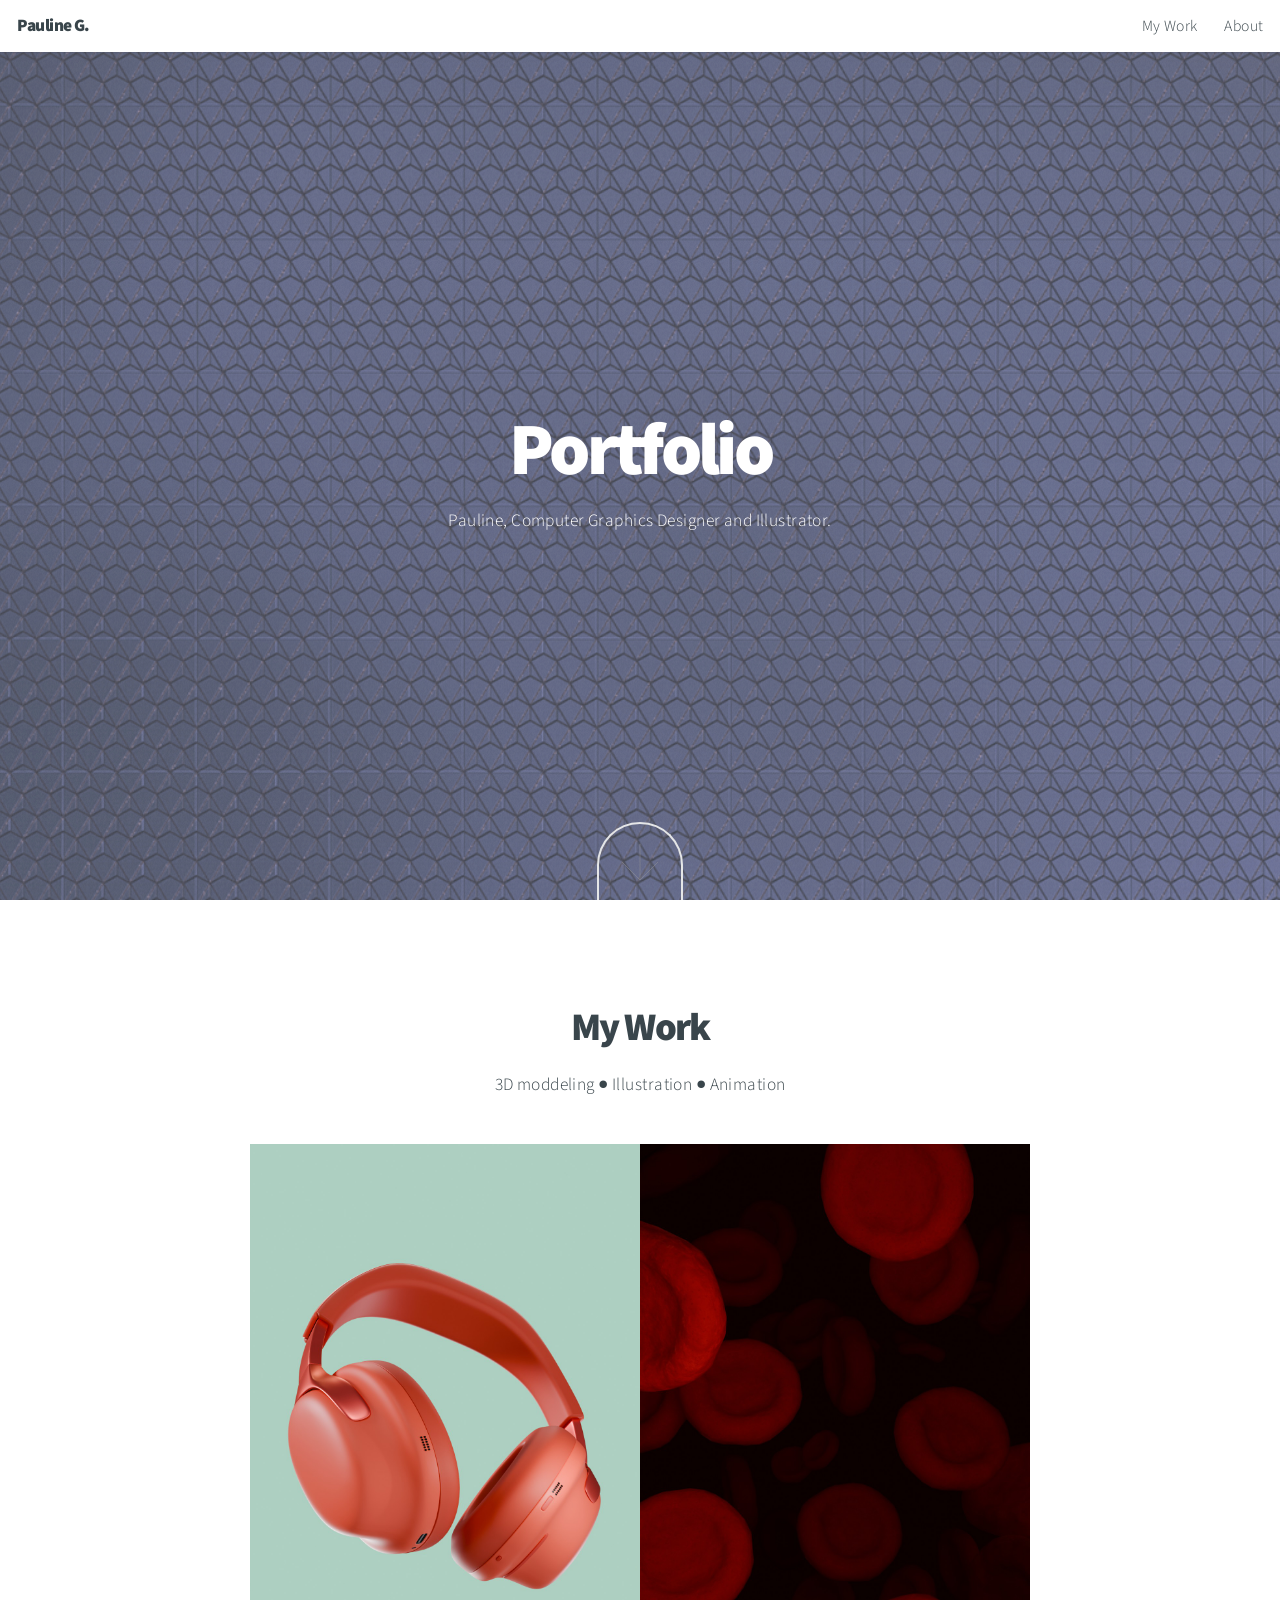
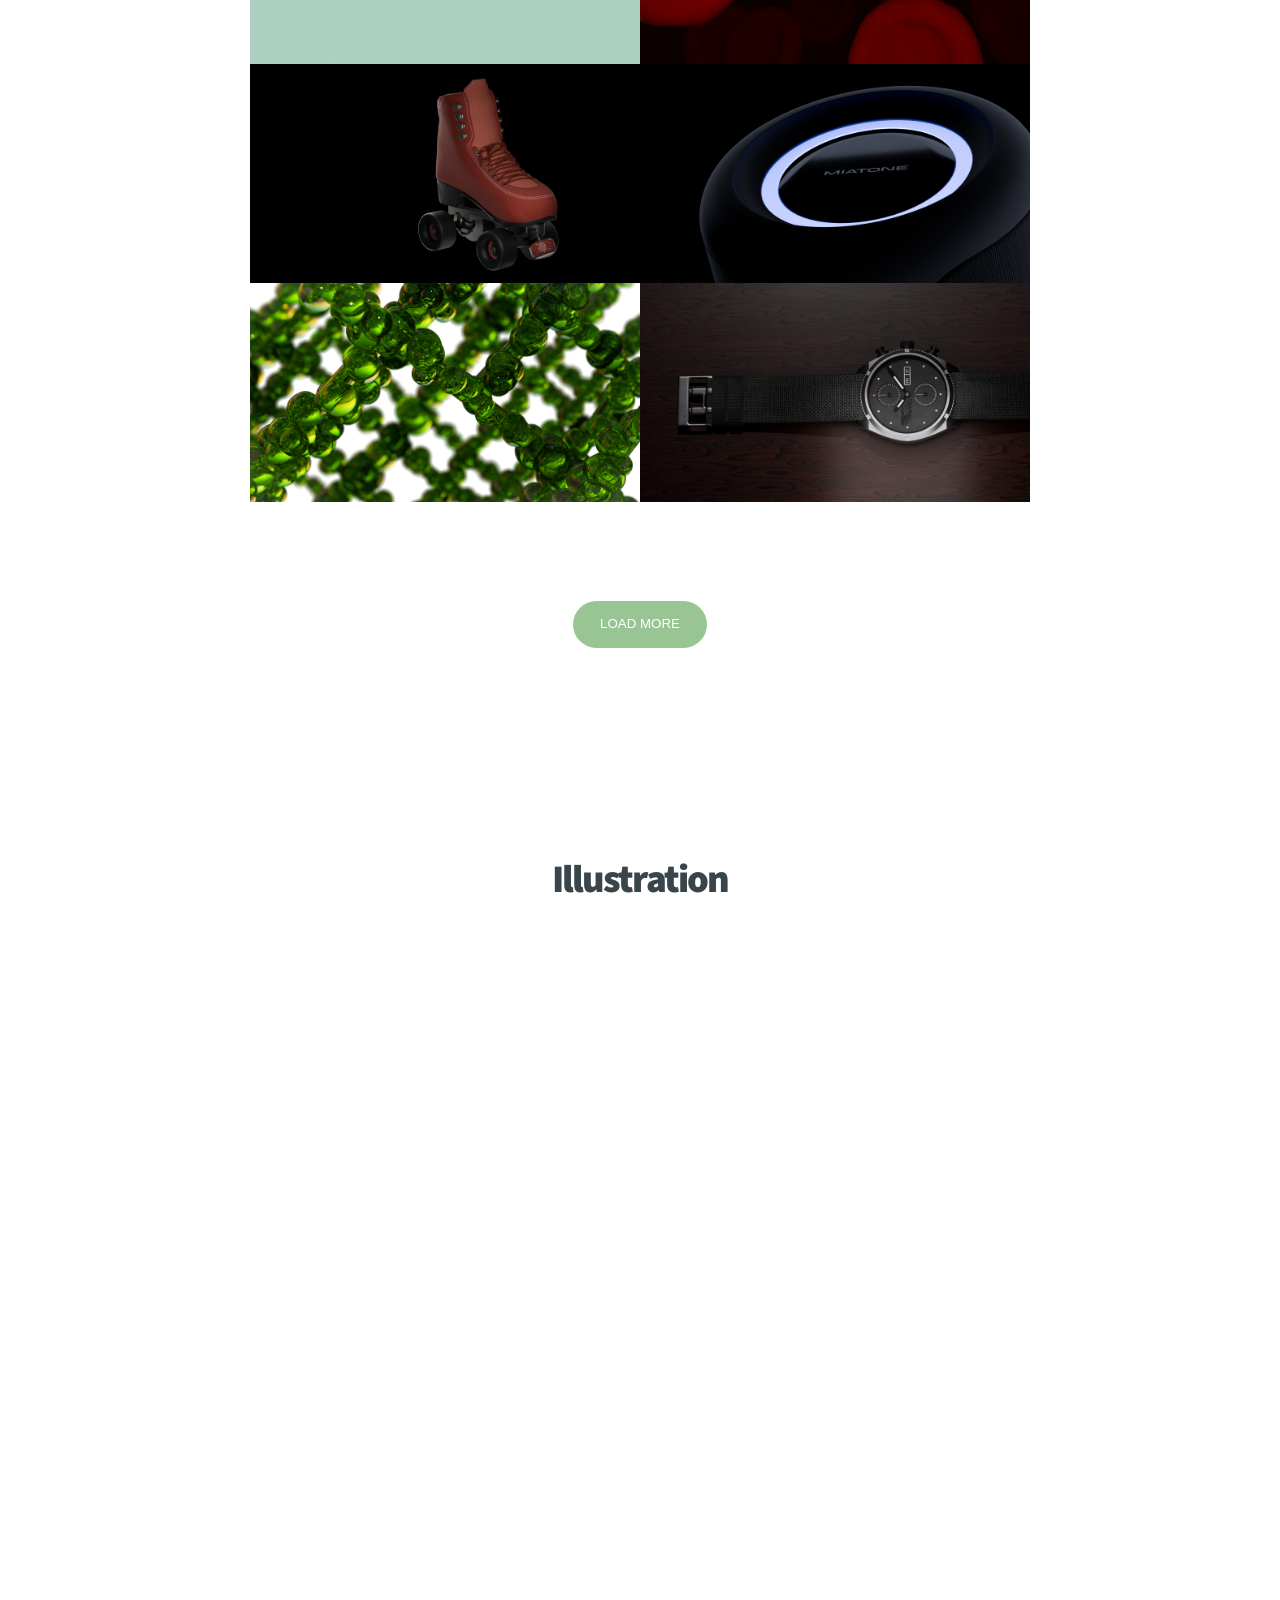
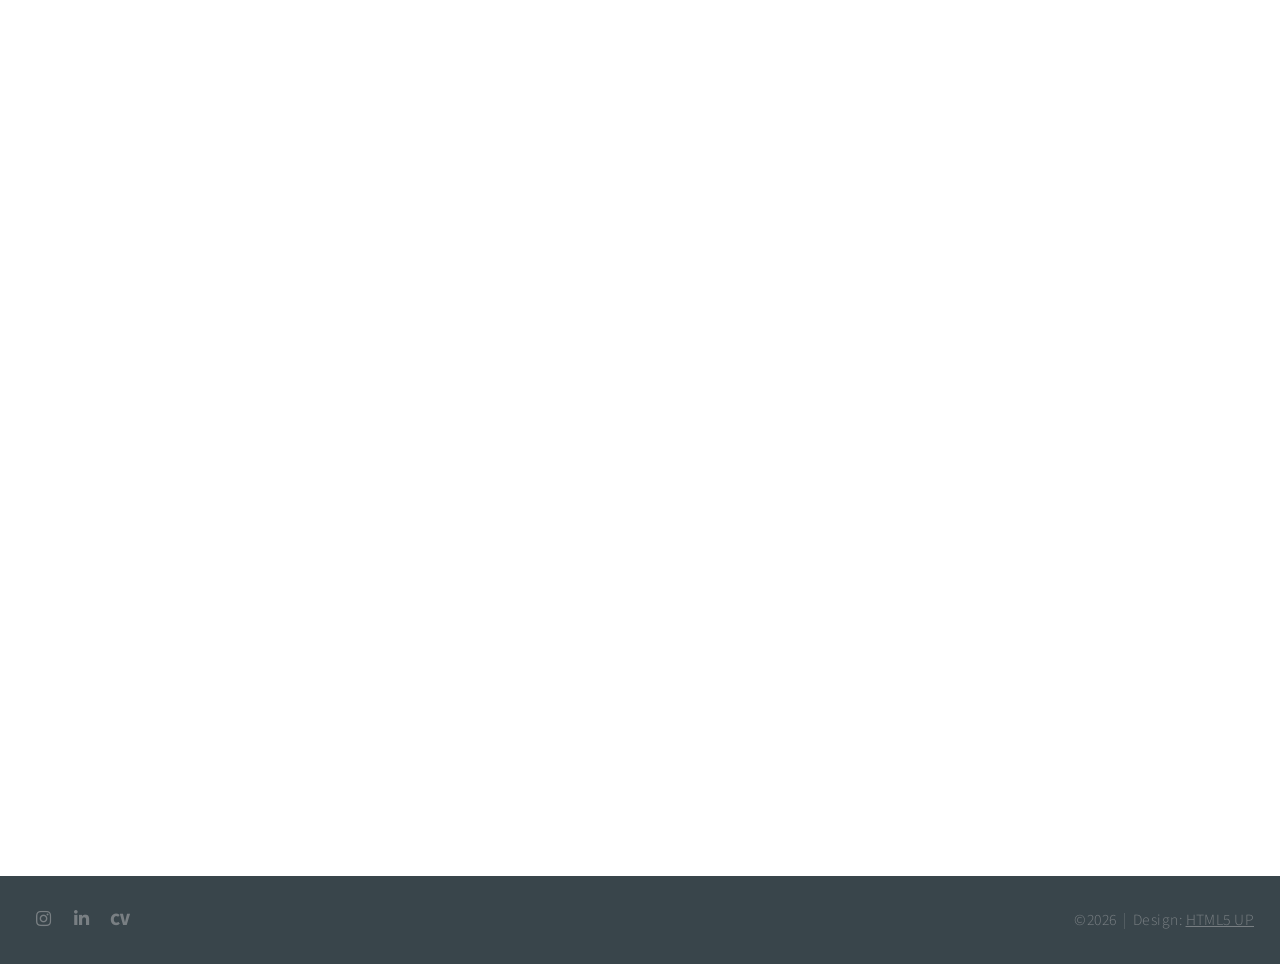
==== commit a1d783c1: "Update index.html" ====
--- a/index.html
+++ b/index.html
@@ -16,7 +16,7 @@
 
 		<!-- Header -->
 			<header id="header">
-				<li><a href="https://paulinecgdesign.github.io/pgportfolio/"><h1>Pauline G.</h1></li>
+				<h1>Pauline G.</h1>
 				<nav>
 					<ul>
 							<!--<li><a href="#intro">Intro</a></li>
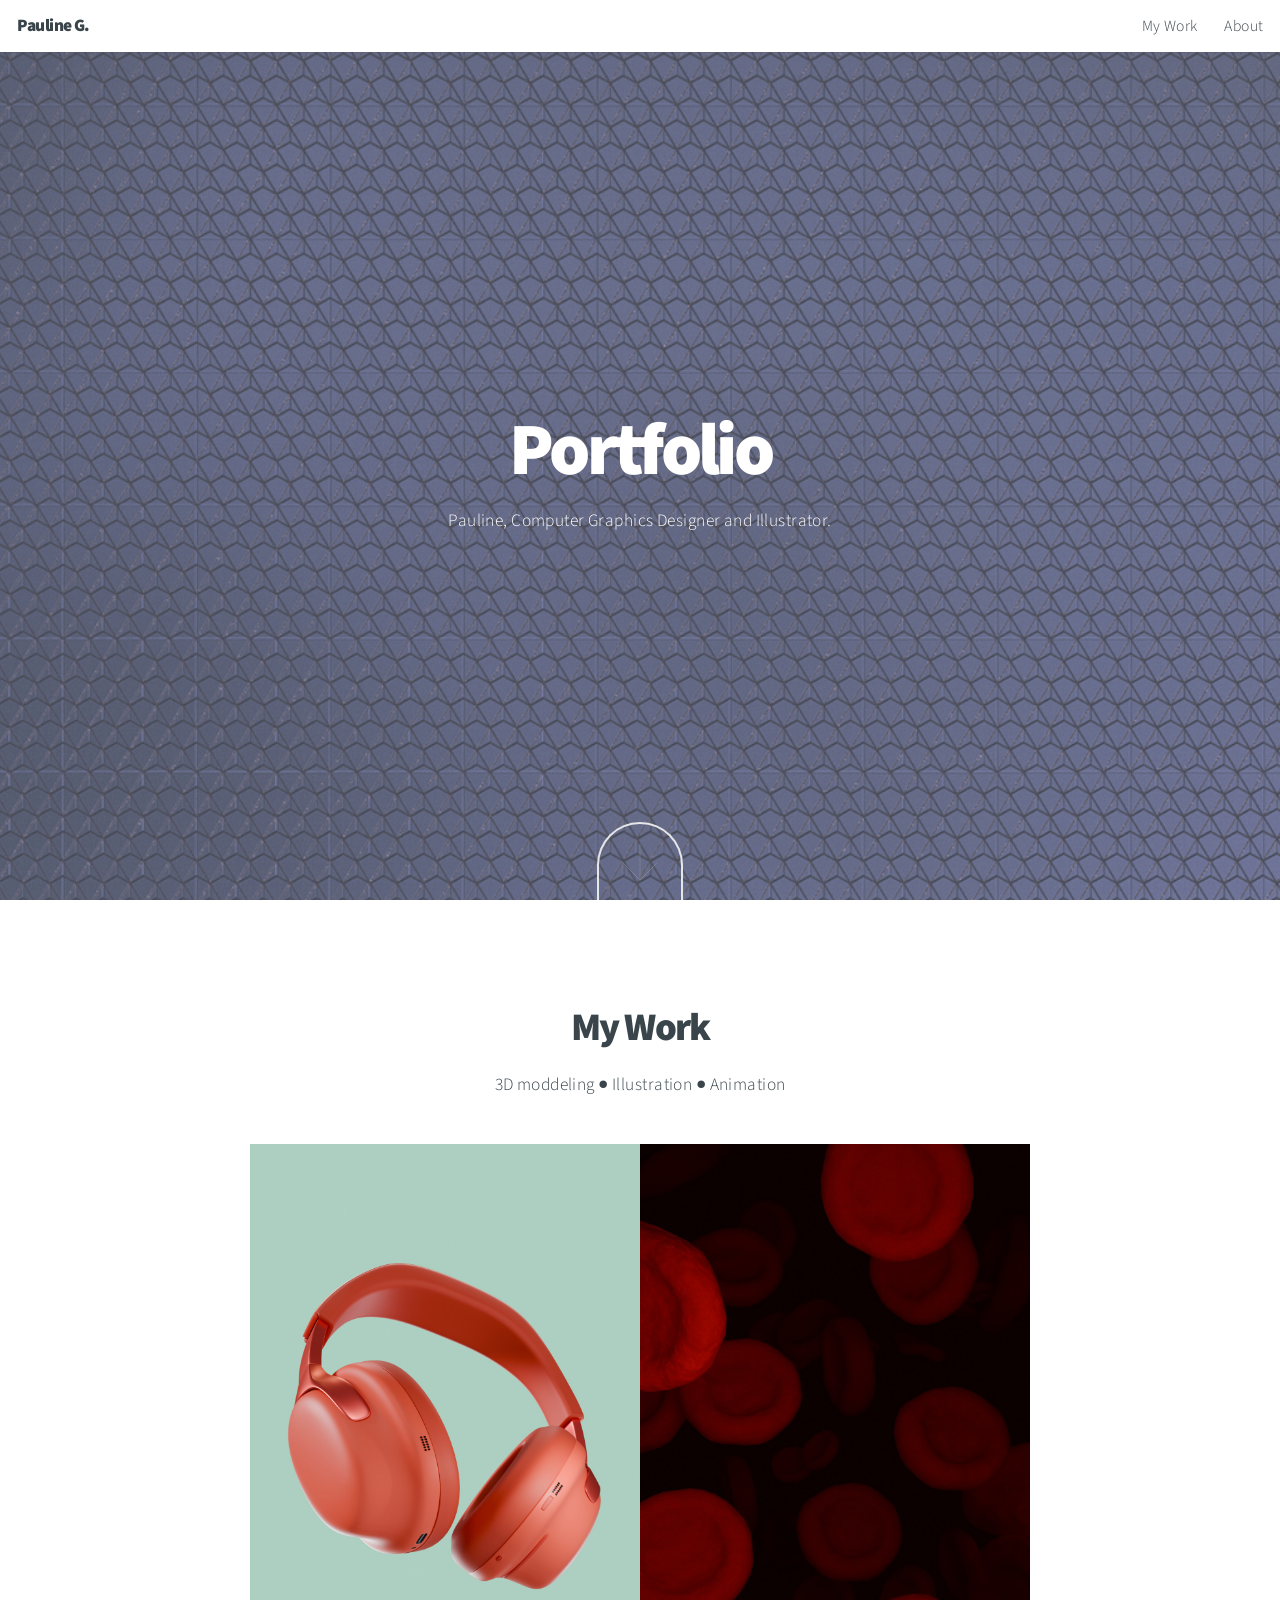
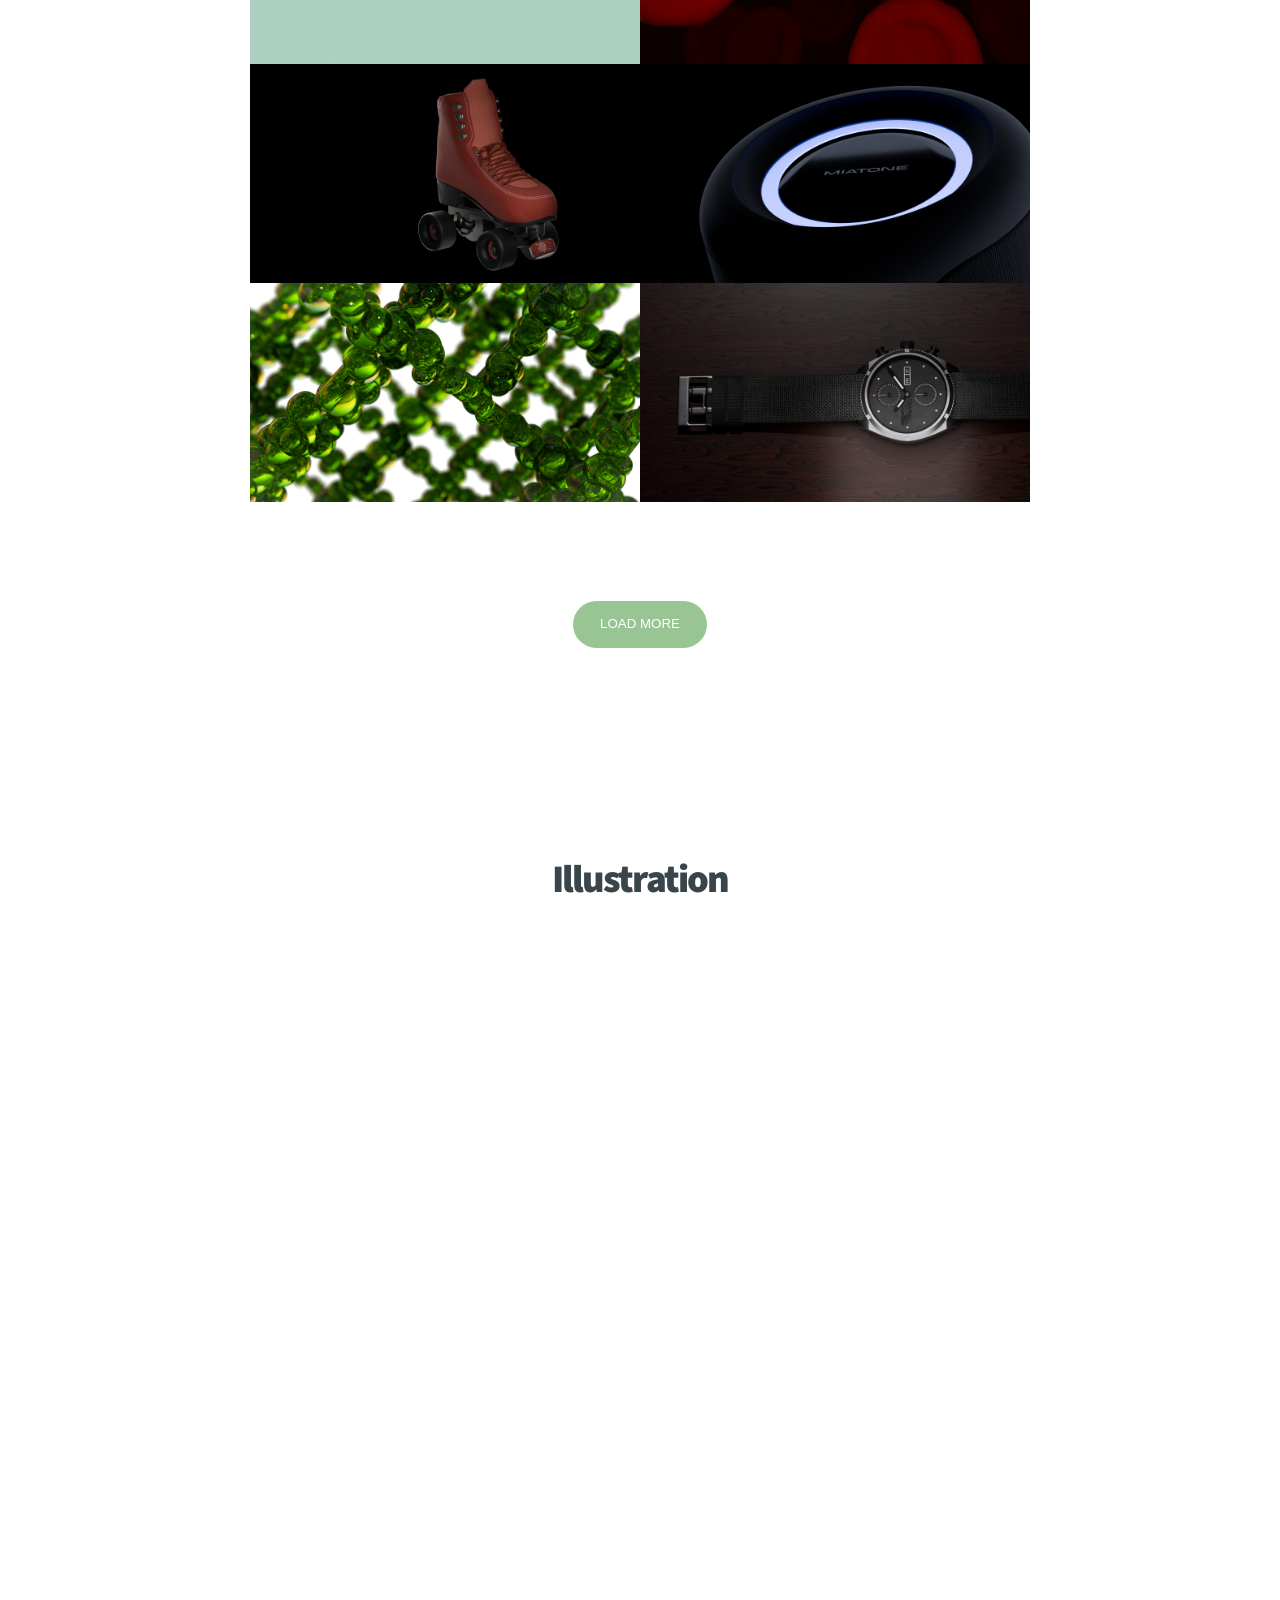
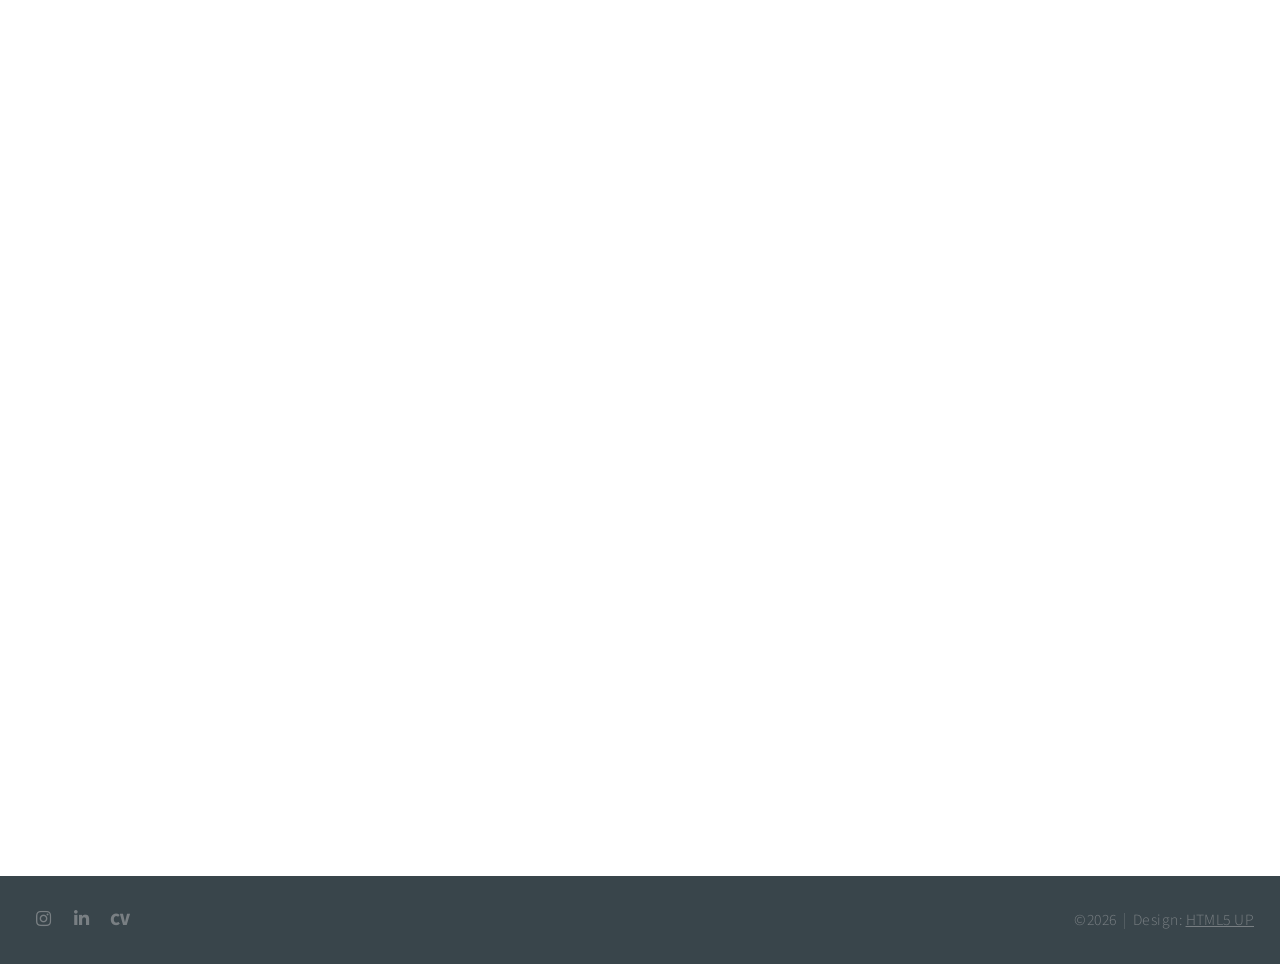
==== commit 57a2d9e8: "Update index.html" ====
--- a/index.html
+++ b/index.html
@@ -22,7 +22,7 @@
 							<!--<li><a href="#intro">Intro</a></li>
 					<li><a href="#one">What I Do</a></li>-->
 				
-						<li><a href="#work">My Work</a></li>
+						<li><a href="https://paulinecgdesign.github.io/pgportfolio/cg.html">My Work</a></li>
 						<li><a href="#two">About</a></li>
 						<!--<li><a href="#contact">Contact</a></li>-->
 					</ul>
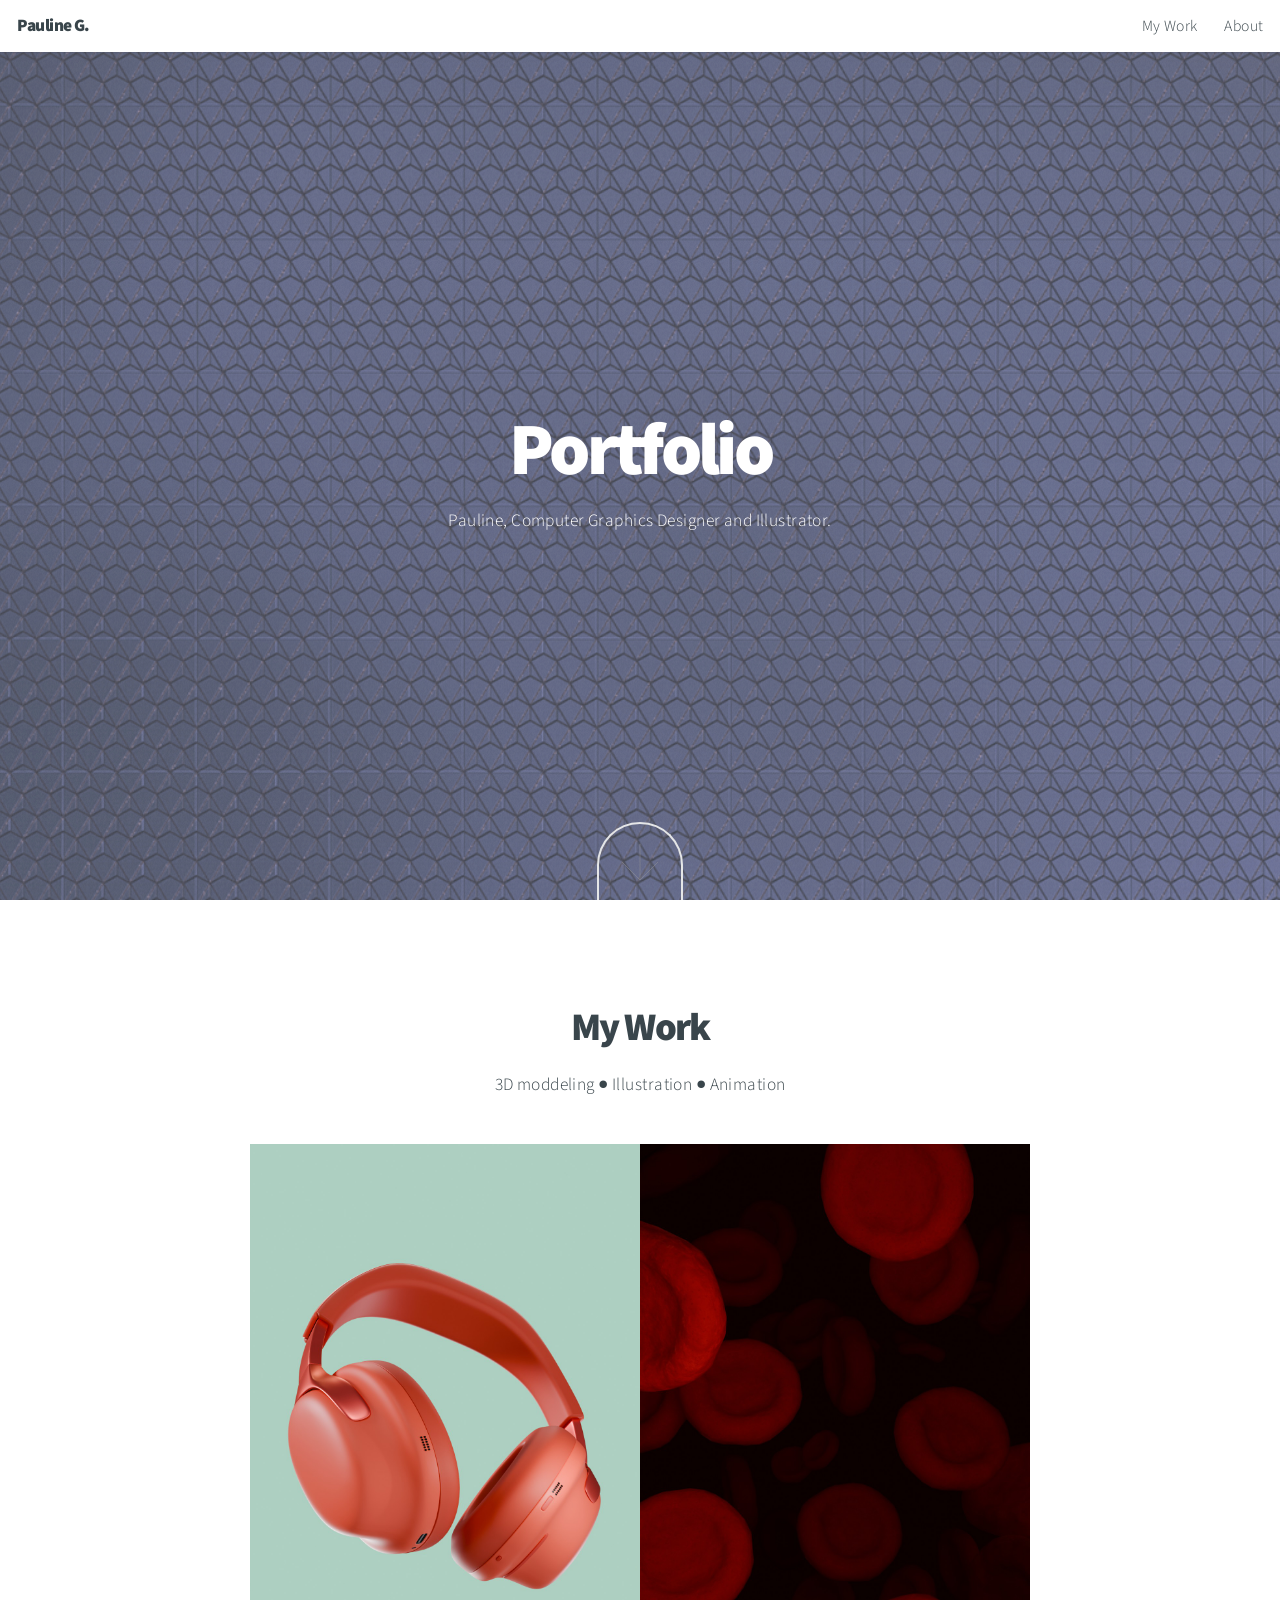
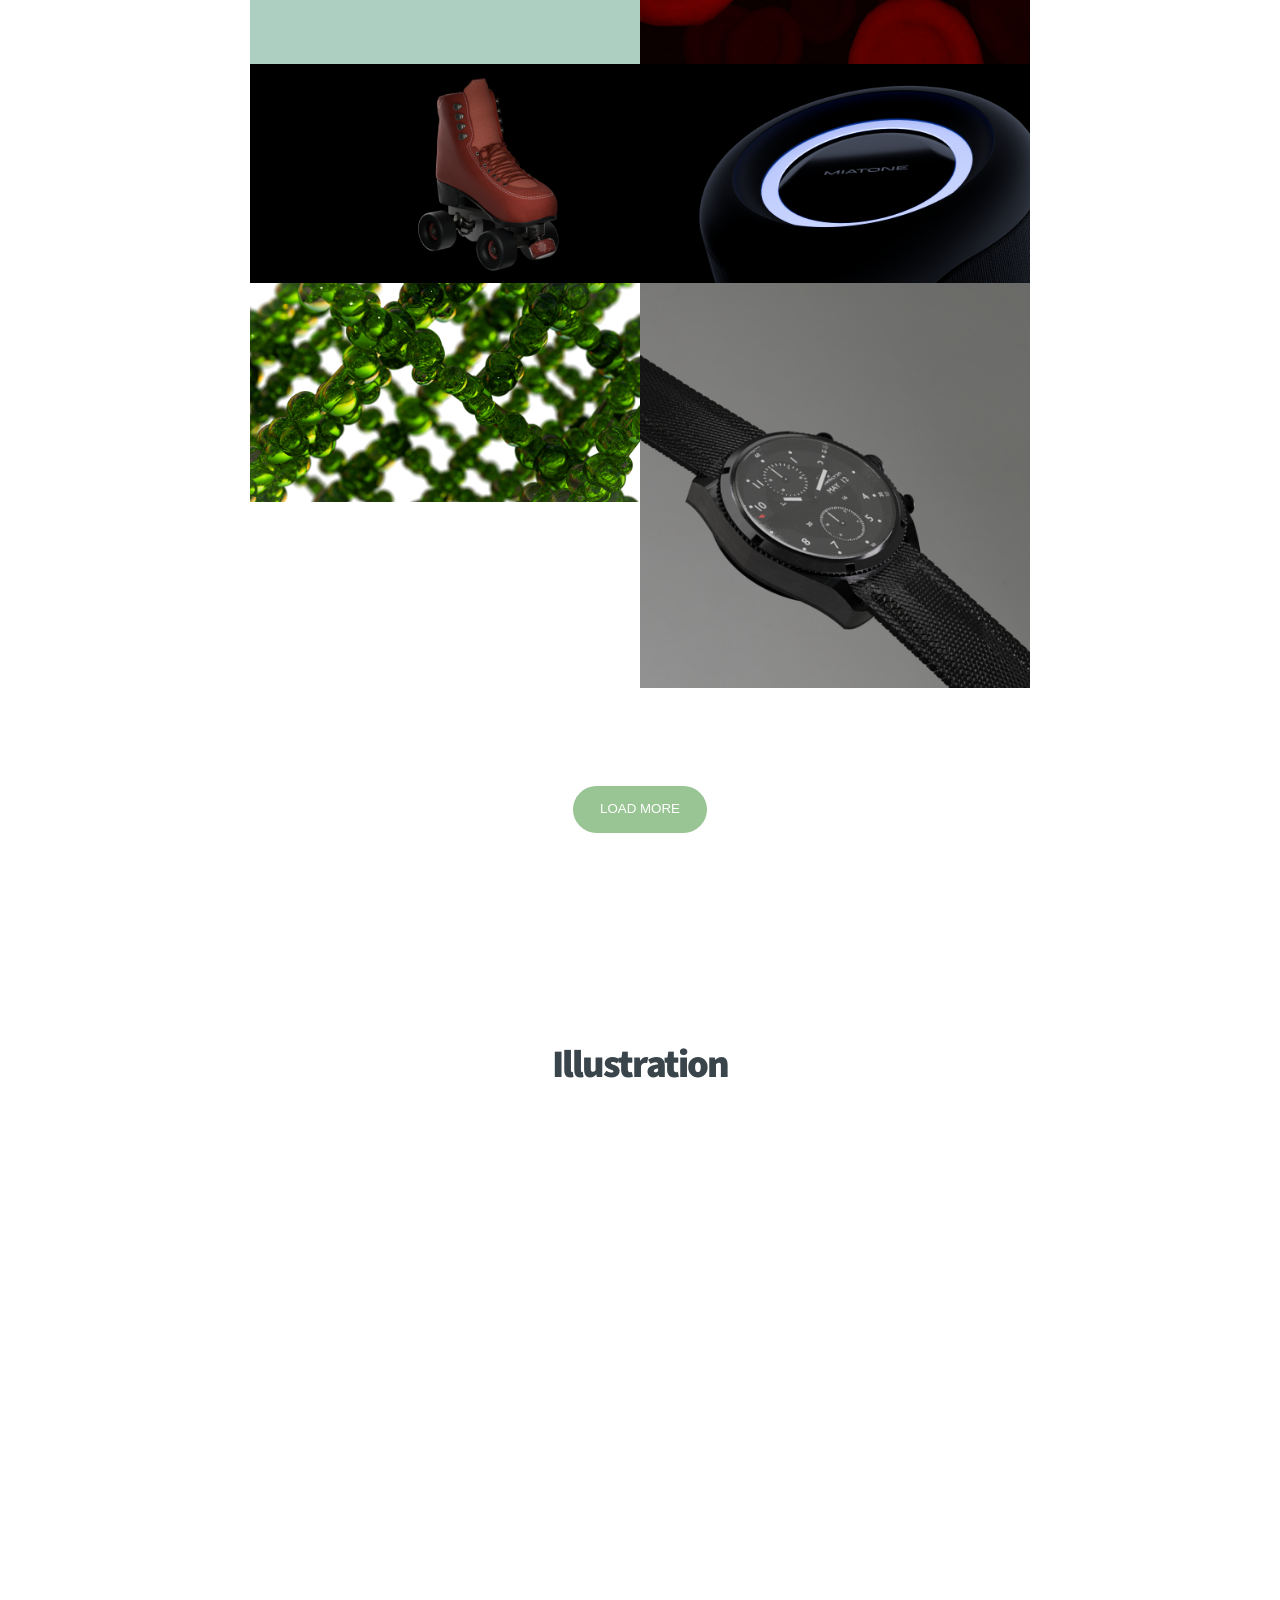
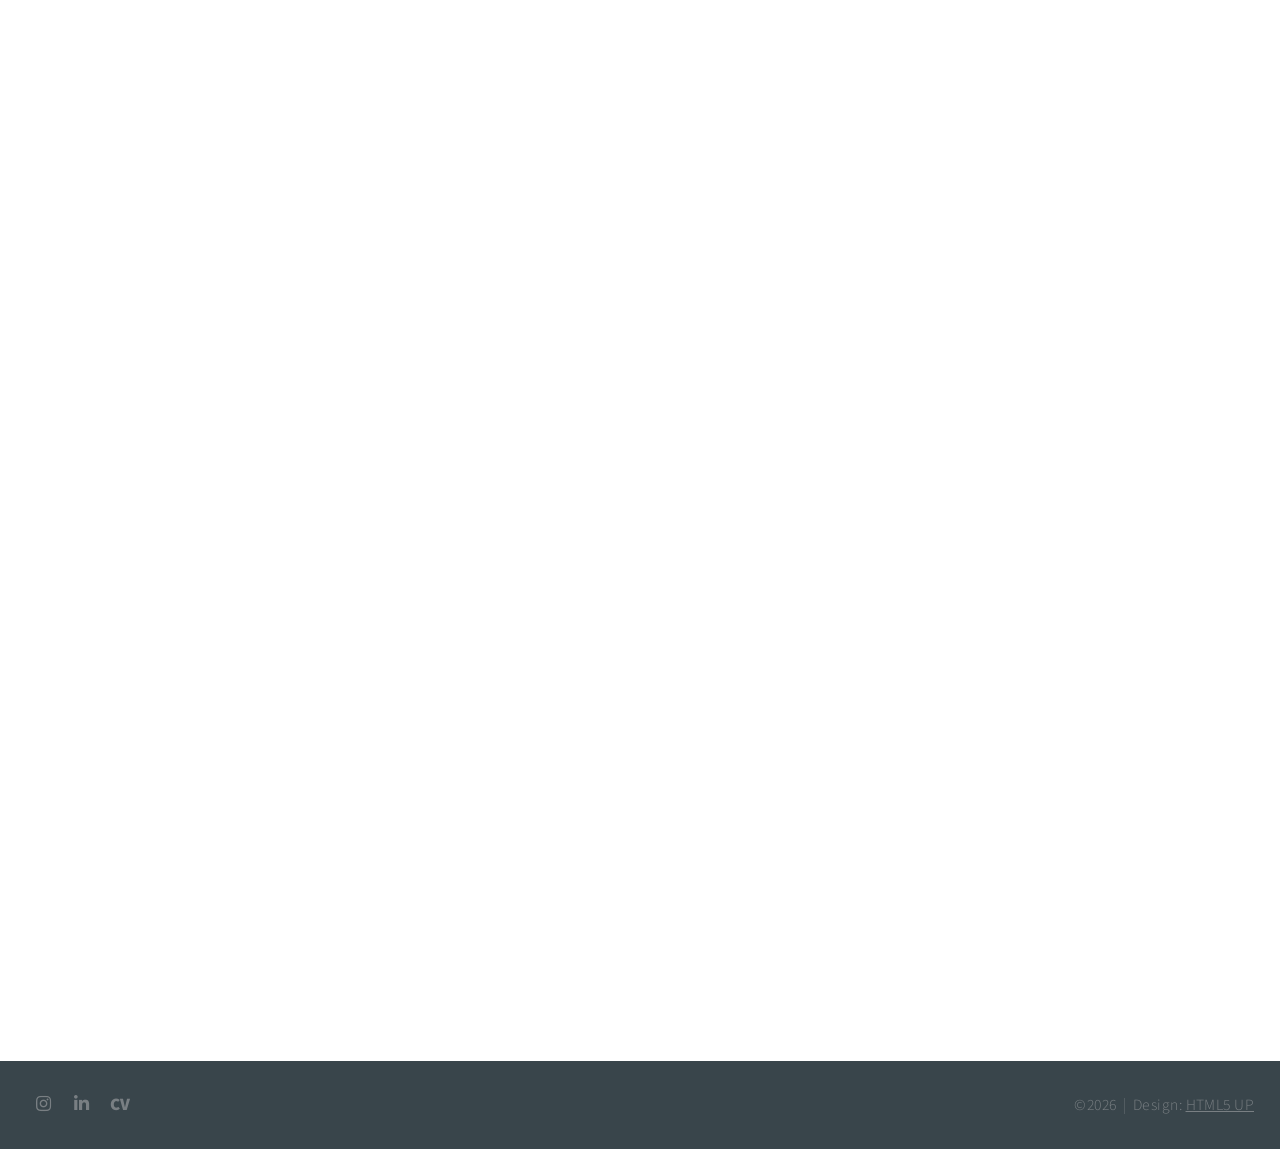
==== commit a81916e7: "Update index.html" ====
--- a/index.html
+++ b/index.html
@@ -72,7 +72,7 @@
 								<a href="images/Teknisk_Avancerad_Transparent.png" class="image fit"><img src="images/Teknisk_Avancerad_Transparent.png" title="Technically advanced" alt="" /></a>
 							</article>
 							<article class="from-right">
-								<a href="images/imgA1.png" class="image fit" target="_blank"><img src="images/imgA1.png" title="Auto Chrono" alt="Auto Chrono"></a>
+								<a href="thumbnails/3D_thumbnails/square/watch_square.png" class="image fit" target="_blank"><img src="thumbnails/3D_thumbnails/square/watch_square.png" title="Auto Chrono" alt="Auto Chrono"></a>
 					
 							</article>
 						</div>
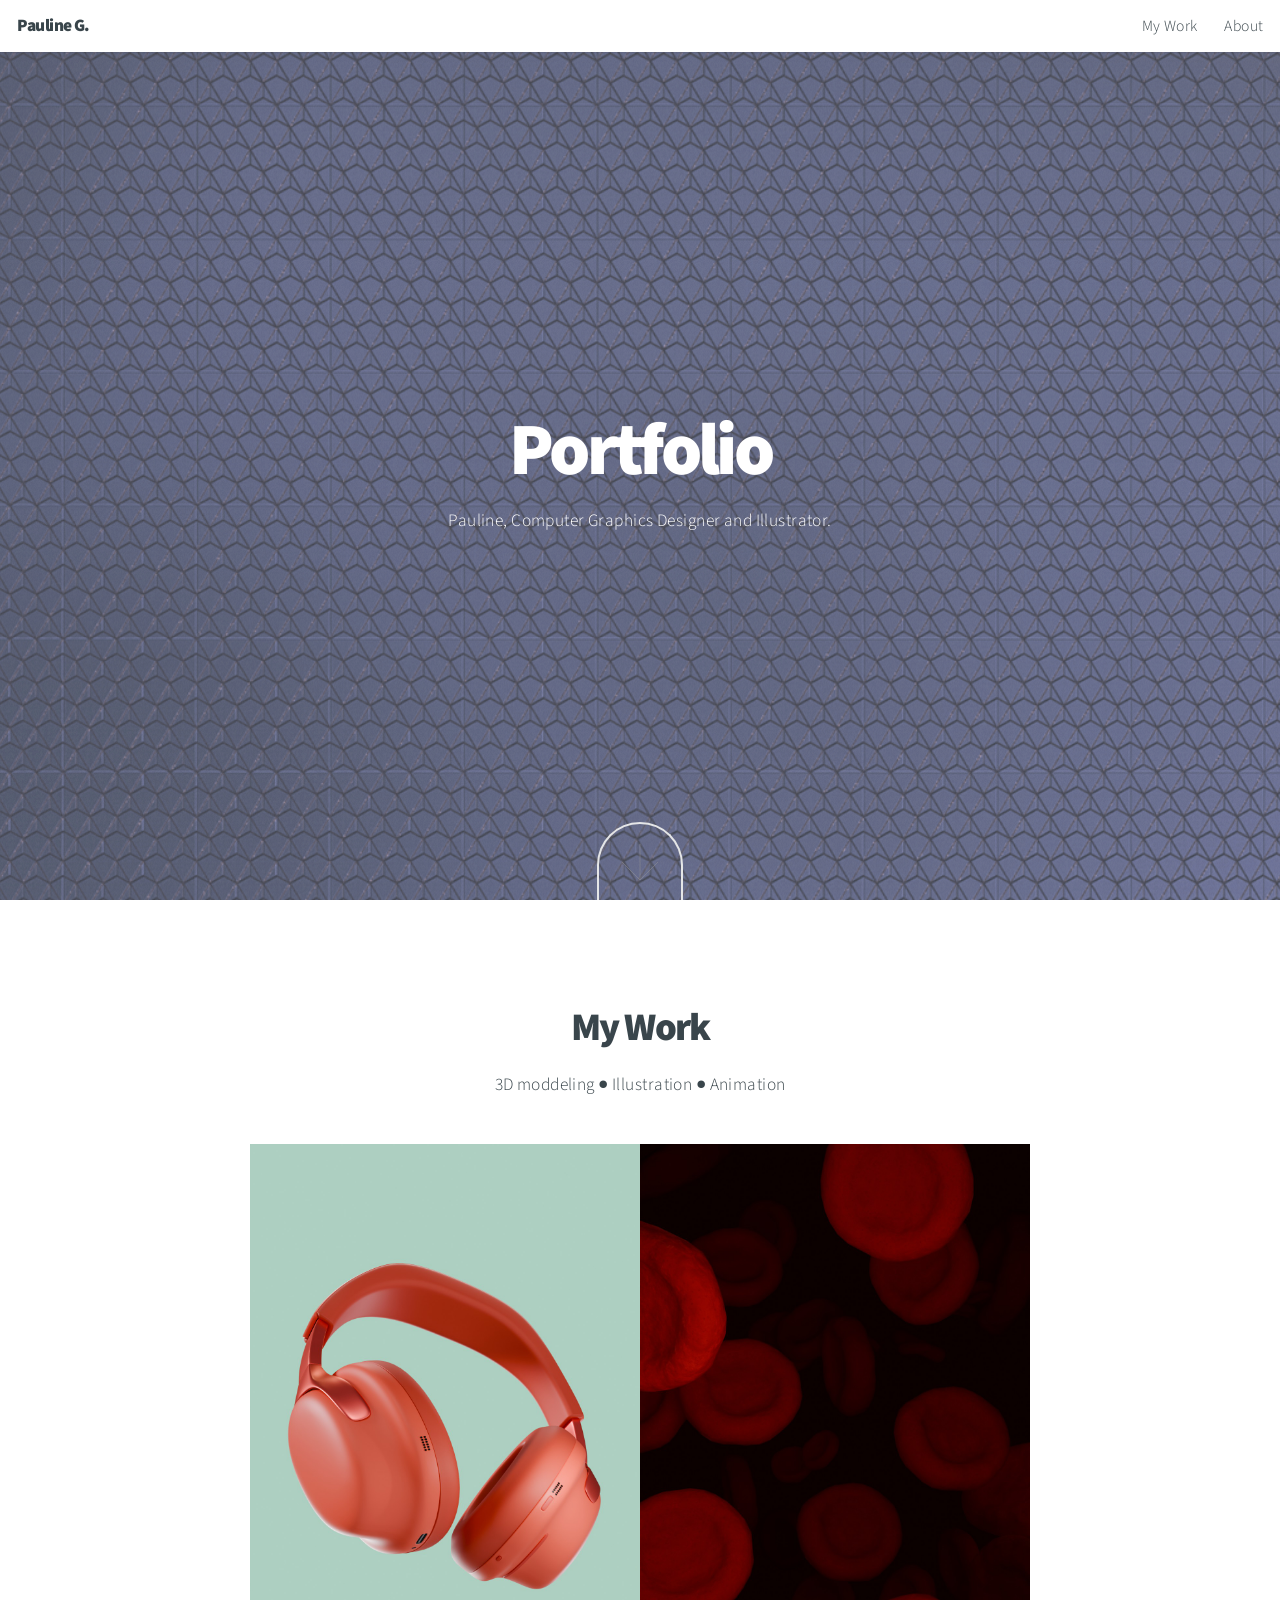
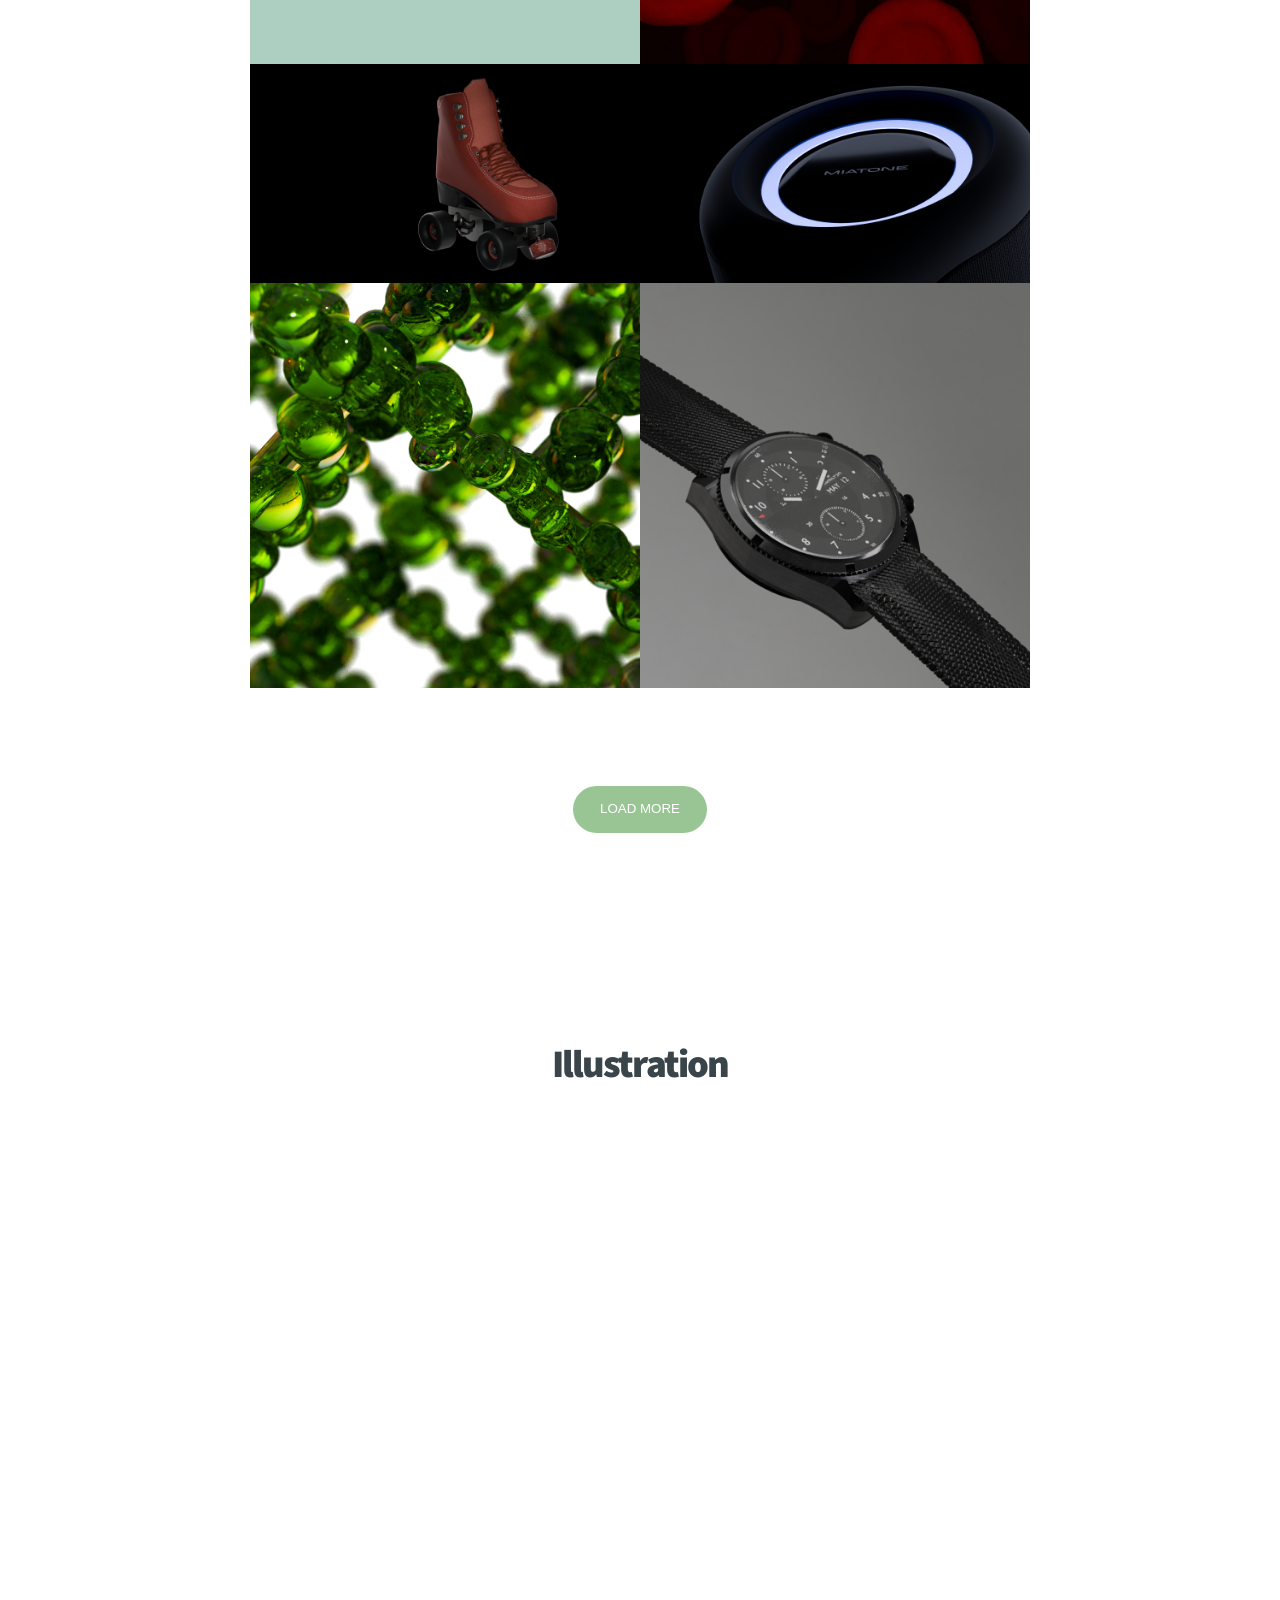
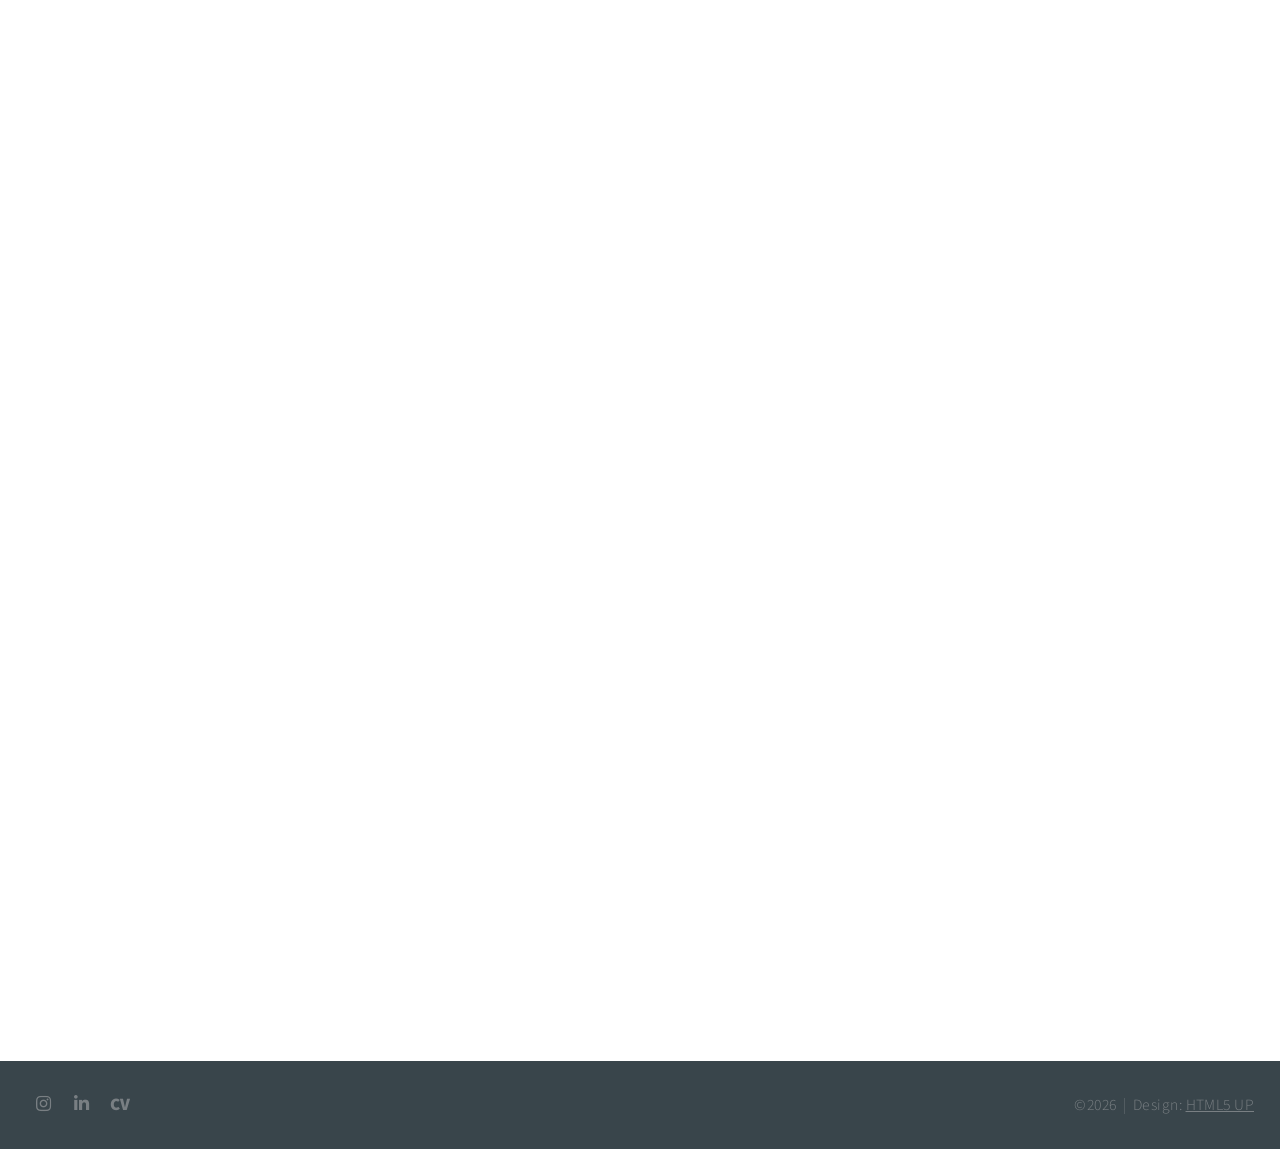
==== commit 18045234: "Update index.html" ====
--- a/index.html
+++ b/index.html
@@ -69,7 +69,7 @@
 								<a href="thumbnails/3D_thumbnails/speaker_preview.png" class="image fit"><img src="thumbnails/3D_thumbnails/speaker_preview.png" title="Speaker" alt="" /></a>
 							</article>
 							<article class="from-left">
-								<a href="images/Teknisk_Avancerad_Transparent.png" class="image fit"><img src="images/Teknisk_Avancerad_Transparent.png" title="Technically advanced" alt="" /></a>
+								<a href="thumbnails/3D_thumbnails/square/algae_cells_square.png" class="image fit"><img src="thumbnails/3D_thumbnails/square/algae_cells_square.png" title="Technically advanced" alt="Algae molecules" /></a>
 							</article>
 							<article class="from-right">
 								<a href="thumbnails/3D_thumbnails/square/watch_square.png" class="image fit" target="_blank"><img src="thumbnails/3D_thumbnails/square/watch_square.png" title="Auto Chrono" alt="Auto Chrono"></a>
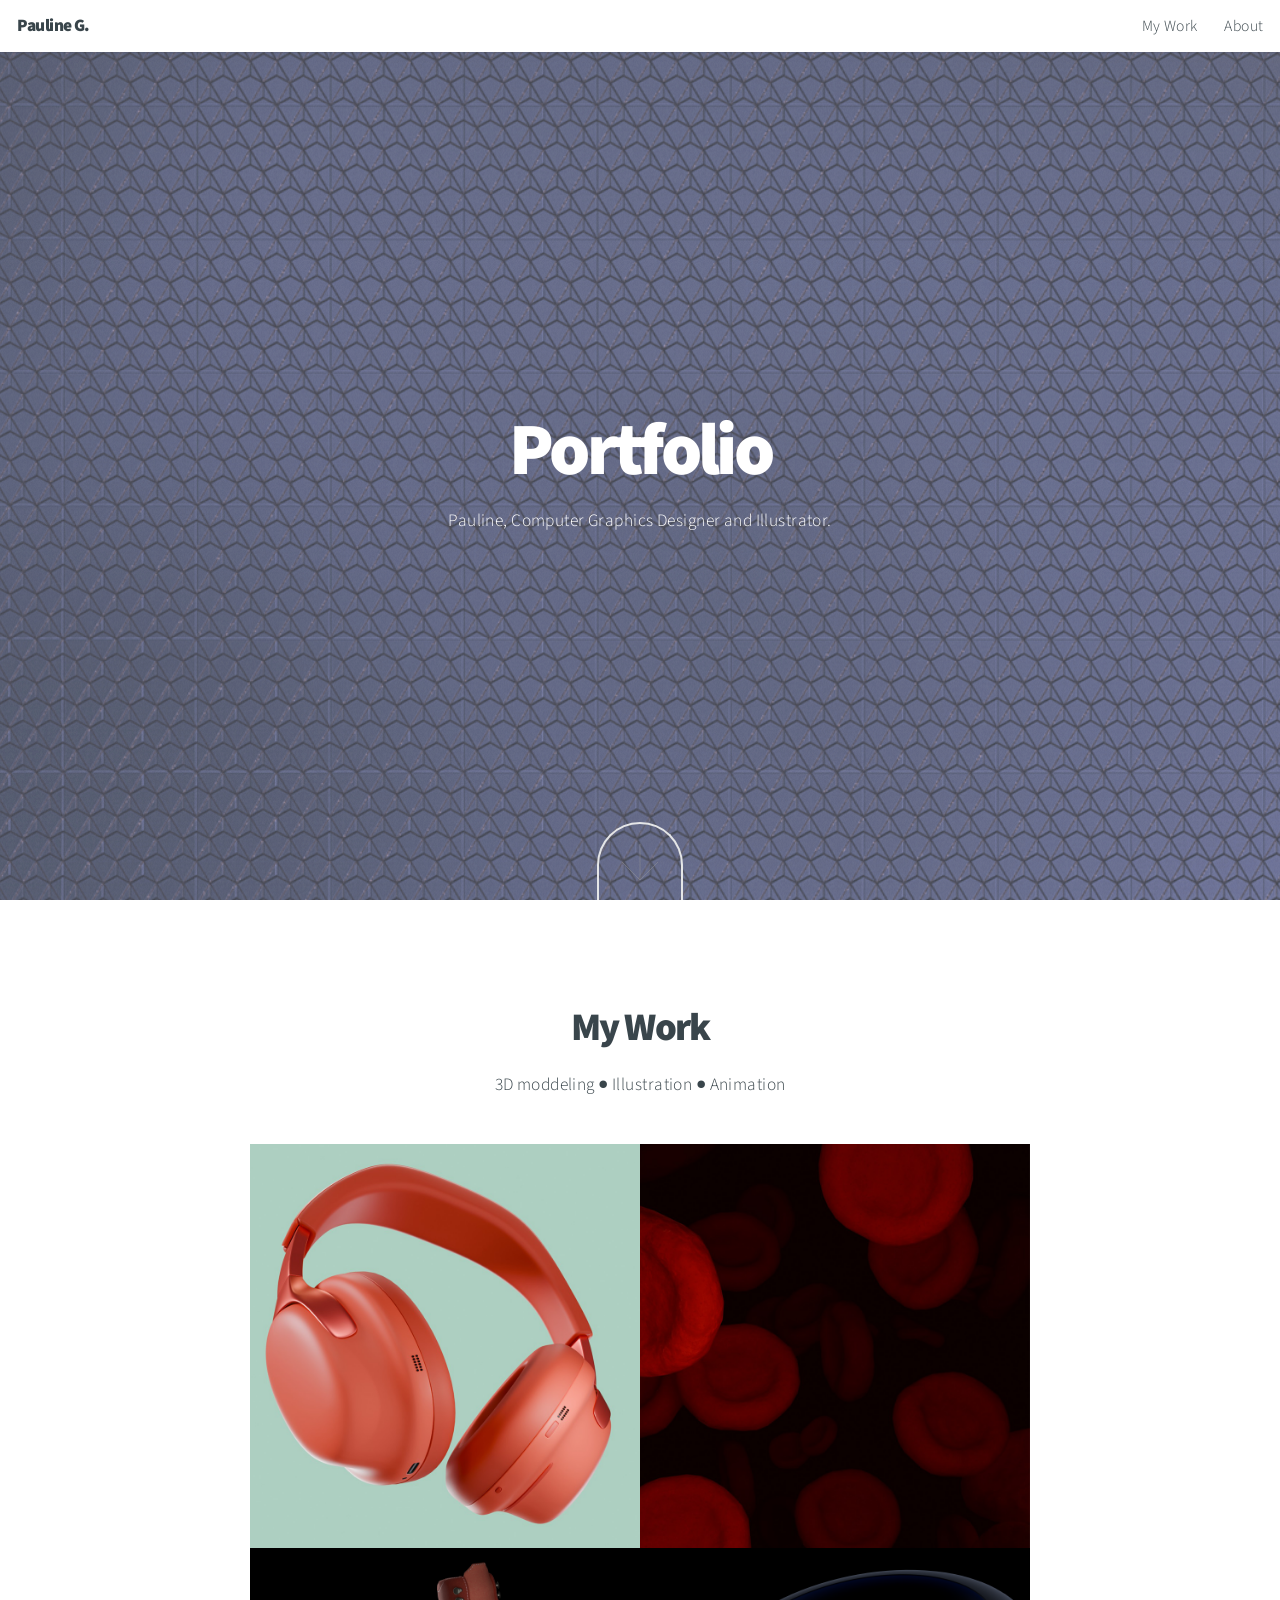
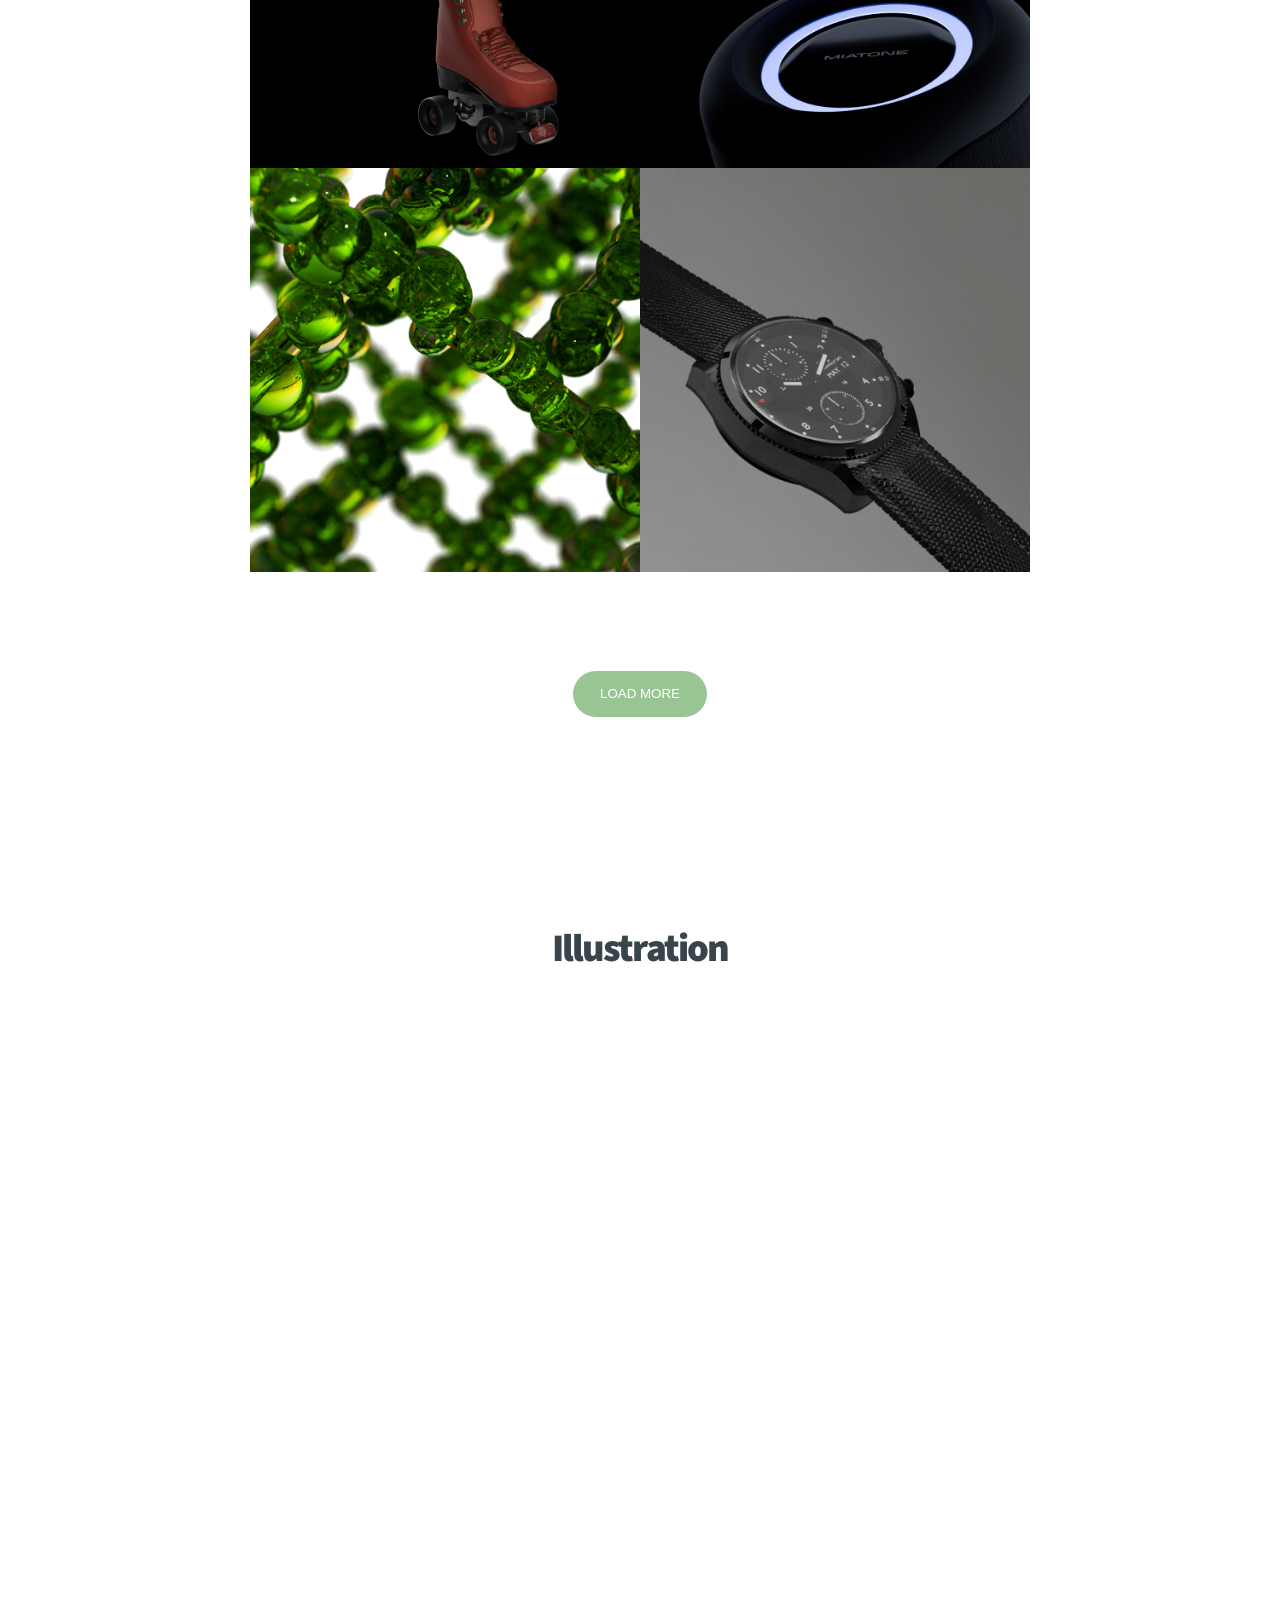
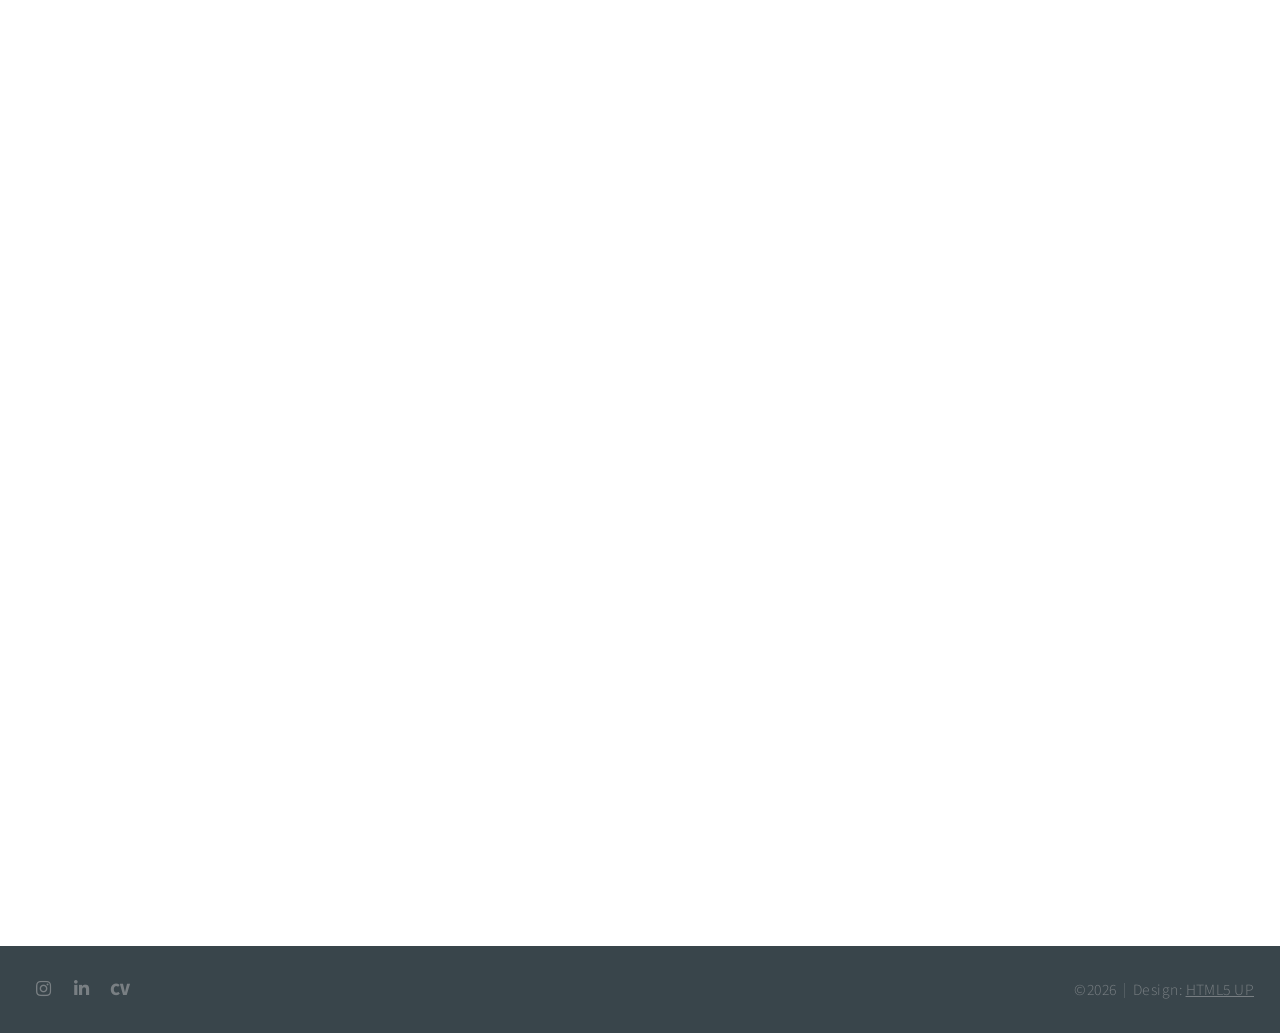
==== commit 42edf1c8: "Update index.html" ====
--- a/index.html
+++ b/index.html
@@ -57,13 +57,13 @@
 				<!-- Gallery  -->
 						<div class="gallery">
 							<article class="from-left">
-								<a href="thumbnails/3D_thumbnails/HEADPHONES2_PG.jpg" class="image fit"><img src="thumbnails/3D_thumbnails/HEADPHONES2_PG.jpg" title="Rollerskates" alt="" /></a>
-							</article>
-							<article class="from-right">
-								<a href="thumbnails/3D_thumbnails/blood.jpg" class="image fit"><img src="thumbnails/3D_thumbnails/blood.jpg" title="Cool_Rollerskates.png" alt="" /></a>
-							</article>
-							<article class="from-left">
-								<a href="thumbnails/3D_thumbnails/rollerskates_mov_2.png" class="image fit"><img src="thumbnails/3D_thumbnails/rollerskates_mov_2.png" title="Totebag" alt="" /></a>
+								<a href="thumbnails/3D_thumbnails/square/headphones_coloresquare.png" class="image fit"><img src="thumbnails/3D_thumbnails/square/headphones_coloresquare.png" title="Headphones" alt="Headphones" /></a>
+							</article>
+							<article class="from-right">
+								<a href="thumbnails/3D_thumbnails/square/blodkroppar.png" class="image fit"><img src="thumbnails/3D_thumbnails/square/blodkroppar.png" title="Bloodcells" alt="Bloodcells" /></a>
+							</article>
+							<article class="from-left">
+								<a href="thumbnails/3D_thumbnails/rollerskates_mov_2.png" class="image fit"><img src="thumbnails/3D_thumbnails/rollerskates_mov_2.png" title="Rollerskates" alt="" /></a>
 							</article>
 							<article class="from-right">
 								<a href="thumbnails/3D_thumbnails/speaker_preview.png" class="image fit"><img src="thumbnails/3D_thumbnails/speaker_preview.png" title="Speaker" alt="" /></a>
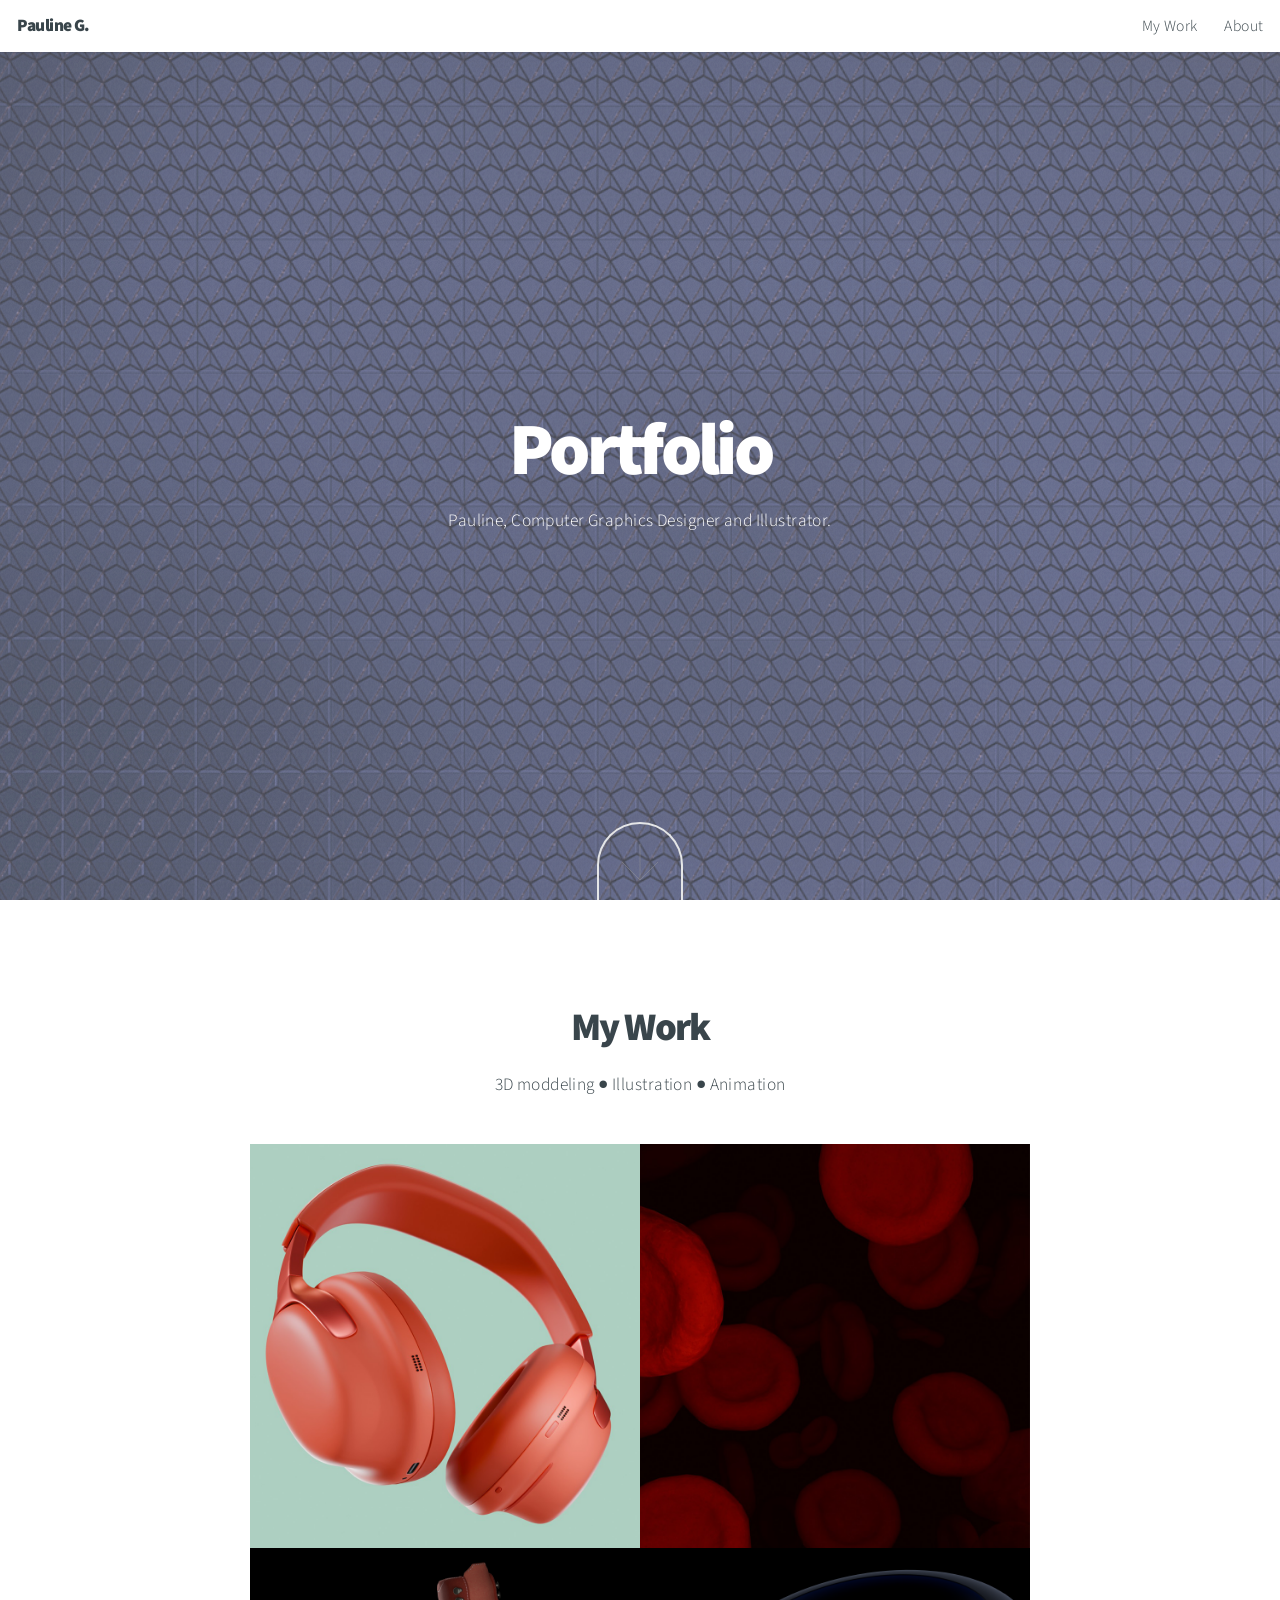
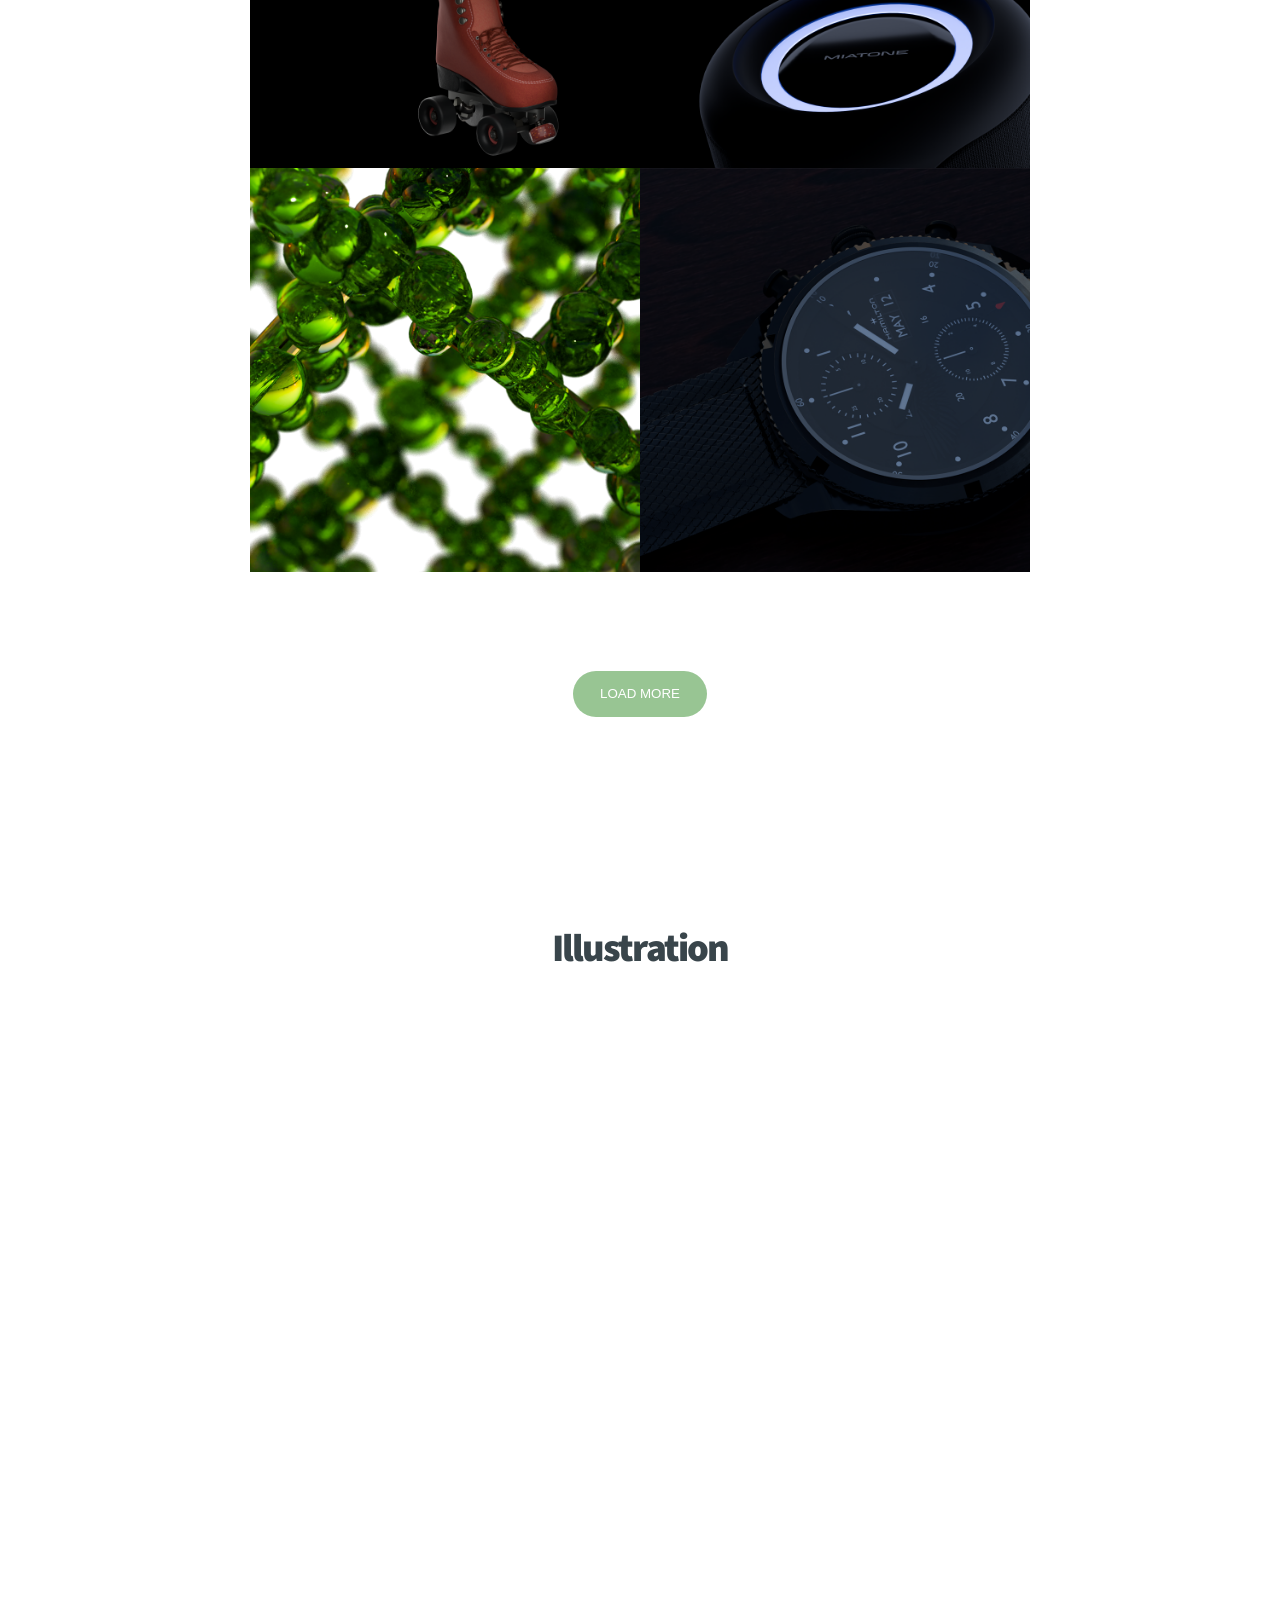
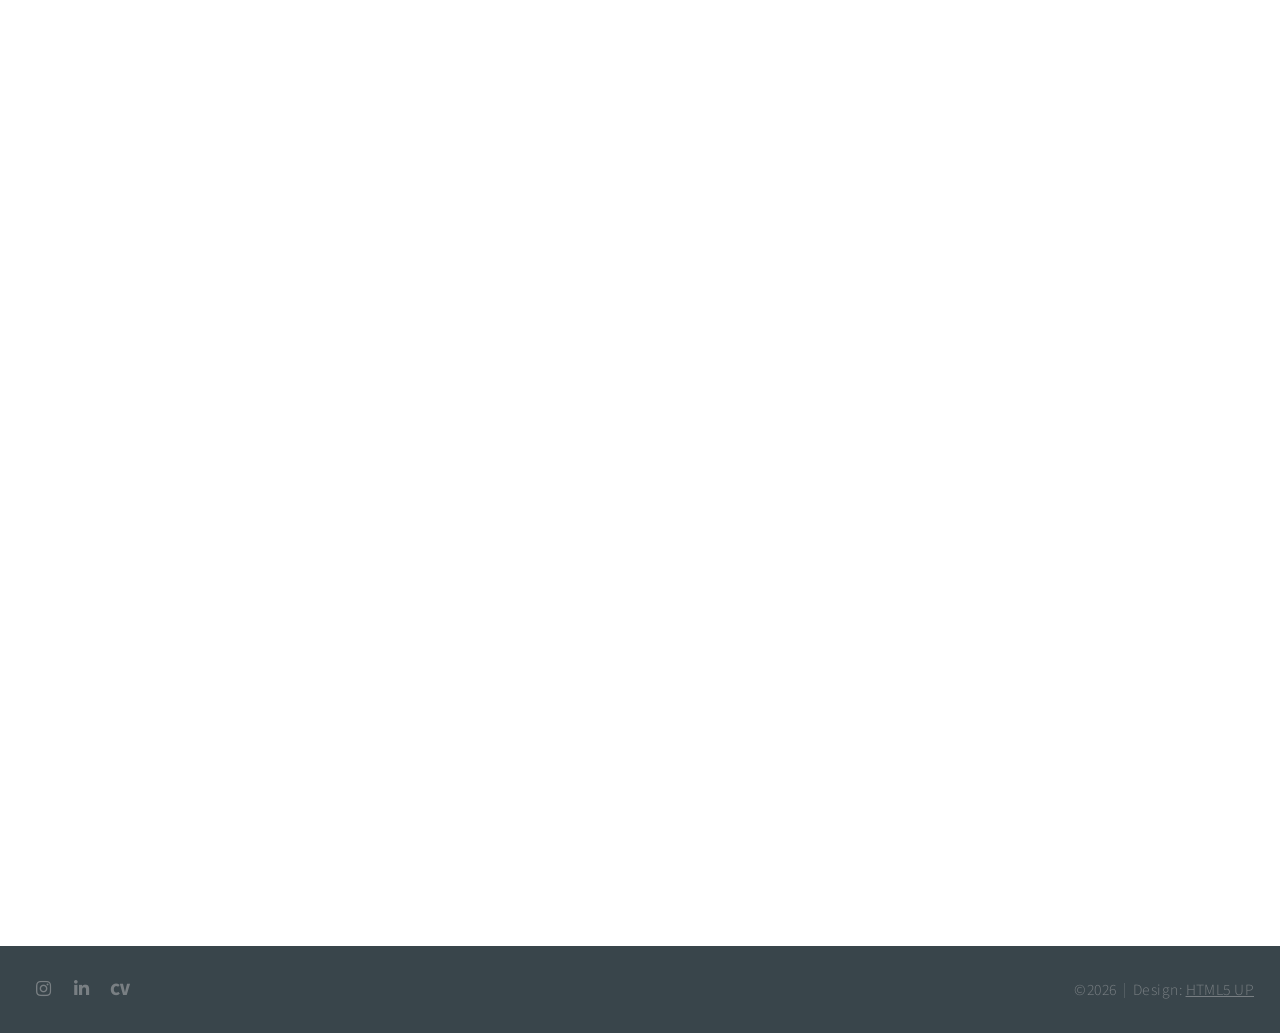
==== commit da692400: "Update index.html" ====
--- a/index.html
+++ b/index.html
@@ -72,7 +72,7 @@
 								<a href="thumbnails/3D_thumbnails/square/algae_cells_square.png" class="image fit"><img src="thumbnails/3D_thumbnails/square/algae_cells_square.png" title="Technically advanced" alt="Algae molecules" /></a>
 							</article>
 							<article class="from-right">
-								<a href="thumbnails/3D_thumbnails/square/watch_square.png" class="image fit" target="_blank"><img src="thumbnails/3D_thumbnails/square/watch_square.png" title="Auto Chrono" alt="Auto Chrono"></a>
+								<a href="thumbnails/3D_thumbnails/square/autochrono_pic.png" class="image fit" target="_blank"><img src="thumbnails/3D_thumbnails/square/autochrono_pic.png" title="Auto Chrono" alt="Auto Chrono"></a>
 					
 							</article>
 						</div>
